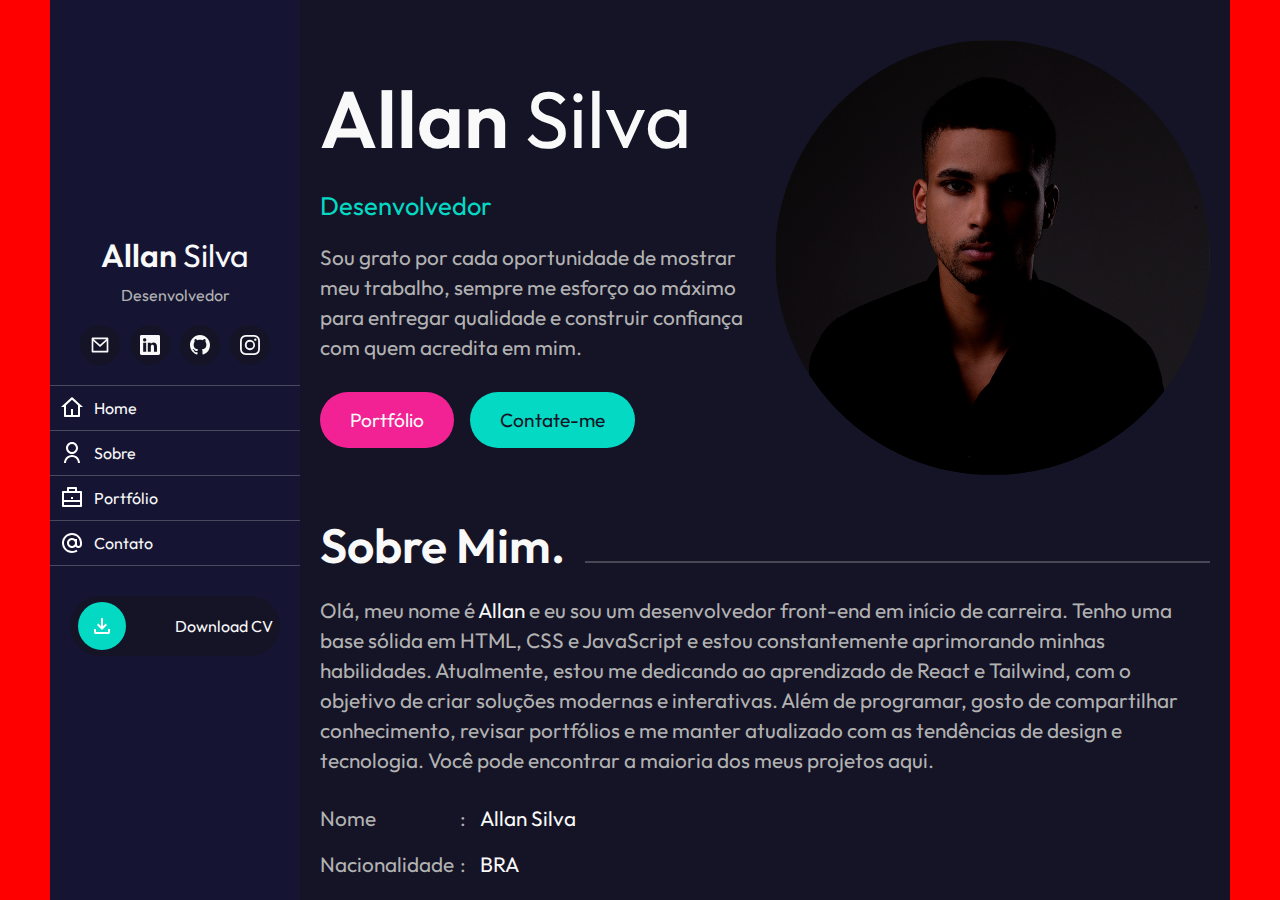
==== index.html @ b68de35f "Correções na estrutura HTML e estilos das section 04 e 05" ====
<!DOCTYPE html>
<html lang="pt-br">
<head>
    <meta charset="UTF-8">
    <meta name="viewport" content="width=device-width, initial-scale=1.0">
    <title>Allan Silva | Portfólio</title>
    <!-- Font -->
    <link href="https://fonts.googleapis.com/css2?family=Outfit:wght@100..900&display=swap" rel="stylesheet">
    <!-- Style -->
    <link rel="stylesheet" href="styles/main.css">
</head>
<body>
    <!-- Background -->
    <div class="fix-bg">
        <!-- Container Site -->
        <div class="container-site">
            <!-- Menu Hamburger -->
            <div class="header-menu-hamburger">
                <div class="hamburger-icon">

                </div>
            </div>
            <!-- Header -->
            <header>
                <!-- Header Container -->
                <div class="c-header-menu">
                    <!-- Box 01 -->
                    <div class="header-menu-box-1">
                        <!-- Profile -->
                        <div class="box-01-name">
                            <h2>Allan <span>Silva</span></h2>
                        </div>
                        <!-- Skills -->
                        <div class="box-01-skills">
                            <p class="skills-text">
                                <span class="skills-text-01 skills-text-animation">Desenvolvedor</span>
                                <span class="skills-text-02 skills-text-hidden">Freelancer</span>
                            </p>
                        </div>
                        <!-- Midia -->
                        <div class="box-01-midia">
                            <ul>
                                <li>
                                    <a href="#">
                                        <img src="images/svg/mail.svg" alt="mail icon">
                                    </a>
                                </li>
                                <li>
                                    <a href="#">
                                        <img src="images/svg/linkedin.svg" alt="linkedin icon">
                                    </a>
                                </li>
                                <li>
                                    <a href="#">
                                        <img src="images/svg/github.svg" alt="github icon">
                                    </a>
                                </li>
                                <li>
                                    <a href="#">
                                        <img src="images/svg/instagram.svg" alt="instagram icon">
                                    </a>
                                </li>
                            </ul>
                        </div>
                    </div>
                    <!-- Box 02 -->
                    <div class="header-menu-box-2">
                        <ul class="box-02-ul">
                            <!-- Icon 01 -->
                            <li class="ul-list">
                                <a href="#" class="list-link list-link-01">
                                    <span class="link-image">
                                        <img src="images/svg/home.svg" alt="home icon">
                                    </span>
                                    <span class="link-text">
                                        Home
                                    </span>
                                </a>
                            </li>
                            <!-- Icon 02 -->
                            <li class="ul-list">
                                <a href="#" class="list-link list-link-02">
                                    <span class="link-image">
                                        <img src="images/svg/profile.svg" alt="about icon">
                                    </span>
                                    <span class="link-text">
                                        Sobre
                                    </span>
                                </a>
                            </li>
                            <!-- Icon 03 -->
                            <li class="ul-list">
                                <a href="#" class="list-link list-link-03">
                                    <span class="link-image">
                                        <img src="images/svg/portfolio.svg" alt="portfolio icon">
                                    </span>
                                    <span class="link-text">
                                        Portfólio
                                    </span>
                                </a>
                            </li>
                            <!-- Icon 04 -->
                            <li class="ul-list">
                                <a href="#" class="list-link list-link-04">
                                    <span class="link-image">
                                        <img src="images/svg/arroba.svg" alt="contact icon">
                                    </span>
                                    <span class="link-text">
                                        Contato
                                    </span>
                                </a>
                            </li>
                        </ul>
                    </div>
                    <!-- Box 03 -->
                    <div class="header-menu-box-3">
                        <a href="#" class="box-03-cv">
                            <!-- CV Image -->
                            <div class="cv-image">
                                <img src="images/svg/download.svg" alt="file download icon">
                            </div>
                            <!-- CV Text -->
                            <div class="cv-text">
                                <span class="text-download">Download CV</span>
                                <span class="text-hover">Clique Aqui</span>
                            </div>
                        </a>
                    </div>
                </div>
            </header>
            <!-- Main -->
             <main>
                <!-- Section 01 -->
                <section class="section-01">
                    <!-- Container Info -->
                    <div class="section-01-c-info">
                        <!-- Title -->
                        <div class="info-c-title">
                            <h2>Allan <span>Silva</span></h2>
                        </div>
                        <!-- Skills -->
                        <div class="info-c-skills">
                            <p>
                                <span class="skills-text-01 skills-text-animation">Desenvolvedor</span>
                                <span class="skills-text-02 skills-text-hidden">Freelancer</span>
                            </p>
                        </div>
                        <!-- Text -->
                        <div class="info-c-text">
                            <p>Sou grato por cada oportunidade de mostrar meu trabalho, sempre me esforço ao máximo para entregar qualidade e construir confiança com quem acredita em mim.</p>
                        </div>
                        <!-- Buttons -->
                        <div class="info-c-buttons">
                            <a href="#" class="button-portfolio">Portfólio</a>
                            <a href="#" class="button-contact">Contate-me</a>
                        </div>
                    </div>
                    <!-- Container Profile -->
                    <div class="section-01-c-profile">
                        <!-- Profile Info -->
                        <div class="profile-c-info">
                            <!-- Container Image -->
                             <div class="profile-c-pic">
                                <img src="images/profile-pic.jpg" alt="profile pic" class="profile-image">
                                <img src="images/bg-profile-pic.png" alt="background profile pic" class="bg-profile-image">
                                <img src="images/profile-pic.png" alt="profile pic png" class="profile-image-png">
                             </div>
                        </div>
                    </div>
                </section>
                <!-- Section 02 -->
                <section class="section-02">
                <!-- Title -->
                <div class="section-02-c-title">
                    <h2>Sobre Mim.</h2>
                    <div class="section-02-line"></div>
                </div>
                <!-- Paragraph -->
                <div class="section-02-c-paragraph">
                    <p>
                        Olá, meu nome é <span>Allan</span> e eu sou um desenvolvedor front-end em início de carreira. Tenho uma base sólida em HTML, CSS e JavaScript e estou constantemente aprimorando minhas habilidades. Atualmente, estou me dedicando ao aprendizado de React e Tailwind, com o objetivo de criar soluções modernas e interativas. Além de programar, gosto de compartilhar conhecimento, revisar portfólios e me manter atualizado com as tendências de design e tecnologia. Você pode encontrar a maioria dos meus projetos aqui.
                    </p>
                </div>
                <!-- List -->
                <div class="section-02-c-list">
                    <ul class="section-02-ul">
                        <li class="section-02-li">
                            <p class="section-02-text-about">Nome</p>
                            <p class="section-02-text-info">Allan Silva</p>
                        </li>
                        <li class="section-02-li">
                            <p class="section-02-text-about">Nacionalidade</p>
                            <p class="section-02-text-info">BRA</p>
                        </li>
                        <li class="section-02-li">
                            <p class="section-02-text-about">Numero</p>
                            <p class="section-02-text-info">11 976447685</p>
                        </li>
                        <li class="section-02-li">
                            <p class="section-02-text-about">Freelance</p>
                            <p class="section-02-text-info">Disponível</p>
                        </li>
                        <li class="section-02-li">
                            <p class="section-02-text-about">GitHub</p>
                            <p class="section-02-text-info"><a href="https://github.com/allangdasilva">allangdasilva</a></p>
                        </li>
                        <li class="section-02-li">
                            <p class="section-02-text-about">LinkedIn</p>
                            <p class="section-02-text-info"><a href="https://www.linkedin.com/in/allangdasilva/">allangdasilva</a></p>
                        </li>
                    </ul>
                </div>
                </section>
                <!-- Section 03 -->
                <section class="section-03">
                <!-- Title -->
                <div class="section-03-c-title">
                    <h2>Tecnologias.</h2>
                    <div class="section-03-title-line"></div>
                </div>
                <!-- Container Content -->
                <div class="section-03-c-content">
                    <!-- Technologie 01 -->
                    <div class="section-03-c-technologie">
                        <div class="section-03-technologie-c-image">
                            <img src="https://cdn.jsdelivr.net/gh/devicons/devicon@latest/icons/html5/html5-original.svg" alt="html icon">
                        </div>
                        <div class="section-03-technologie-c-skill">
                            <p class="section-03-skill-counter">83%</p>
                            <p class="section-03-technologie-name">HTML</p>
                        </div>
                    </div>
                    <!-- Technologie 02 -->
                    <div class="section-03-c-technologie">
                        <div class="section-03-technologie-c-image">
                            <img src="https://cdn.jsdelivr.net/gh/devicons/devicon@latest/icons/css3/css3-original.svg" alt="css icon">
                        </div>
                        <div class="section-03-technologie-c-skill">
                            <p class="section-03-skill-counter">85%</p>
                            <p class="section-03-technologie-name">CSS</p>
                        </div>
                    </div>
                    <!-- Technologie 03 -->
                    <div class="section-03-c-technologie">
                        <div class="section-03-technologie-c-image">
                            <img src="https://cdn.jsdelivr.net/gh/devicons/devicon@latest/icons/javascript/javascript-original.svg" alt="javascript icon">
                        </div>
                        <div class="section-03-technologie-c-skill">
                            <p class="section-03-skill-counter">60%</p>
                            <p class="section-03-technologie-name">JavaScript</p>
                        </div>
                    </div>
                    <!-- Technologie 04 -->
                    <div class="section-03-c-technologie">
                        <div class="section-03-technologie-c-image">
                            <img src="https://cdn.jsdelivr.net/gh/devicons/devicon@latest/icons/react/react-original.svg" alt="react icon">
                        </div>
                        <div class="section-03-technologie-c-skill">
                            <p class="section-03-skill-counter">20%</p>
                            <p class="section-03-technologie-name">React</p>
                        </div>
                    </div>
                    <!-- Technologie 05 -->
                    <div class="section-03-c-technologie">
                        <div class="section-03-technologie-c-image">
                            <img src="https://cdn.jsdelivr.net/gh/devicons/devicon@latest/icons/tailwindcss/tailwindcss-original.svg" alt="tailwind icon">
                        </div>
                        <div class="section-03-technologie-c-skill">
                            <p class="section-03-skill-counter">40%</p>
                            <p class="section-03-technologie-name">Tailwind</p>
                        </div>
                    </div>
                    <!-- Technologie 06 -->
                    <div class="section-03-c-technologie">
                        <div class="section-03-technologie-c-image">
                            <img src="https://cdn.jsdelivr.net/gh/devicons/devicon@latest/icons/sass/sass-original.svg" alt="sass icon">
                        </div>
                        <div class="section-03-technologie-c-skill">
                            <p class="section-03-skill-counter">70%</p>
                            <p class="section-03-technologie-name">SASS</p>
                        </div>
                    </div>
                </div>
                </section>
                <!-- Section 04 -->
                <section class="section-04">
                    <!-- Title -->
                    <div class="section-04-c-title">
                        <h2>Portfólio.</h2>
                        <div class="section-04-title-line"></div>
                    </div>
                    <!-- Container Content -->
                    <div class="section-04-c-content">
                        <!-- Portfolio 01 -->
                        <div class="section-04-c-portfolio">
                            <div class="section-04-portfolio-c-thumb">
                                <img src="images/blog-thumb.png" alt="blog site thumb" class="section-04-portfolio-thumb-image">
                                <div class="section-04-portfolio-thumb-effect"></div>
                                <div class="section-04-portfolio-thumb-c-text">
                                    <p>Combinação de responsividade, semântica e design para criar uma experiência completa.</p>
                                    <a href="#">
                                        <img src="images/svg/arrow-right.svg" alt="arrow right icon">
                                    </a>
                                </div>
                            </div>
                            <div class="section-04-portfolio-c-info">
                                <a href="#">
                                    <p>Blog.</p>
                                </a>
                            </div>
                        </div>
                        <!-- Portfolio 02 -->
                        <div class="section-04-c-portfolio">
                            <div class="section-04-portfolio-c-thumb">
                                <img src="images/memory-game-thumb.png" alt="memory game site thumb" class="section-04-portfolio-thumb-image">
                                <div class="section-04-portfolio-thumb-effect"></div>
                                <div class="section-04-portfolio-thumb-c-text">
                                    <p>Design único com CSS e lógica em JavaScript para manipular a DOM e criar interatividade.</p>
                                    <a href="#">
                                        <img src="images/svg/arrow-right.svg" alt="arrow right icon">
                                    </a>
                                </div>
                            </div>
                            <div class="section-04-portfolio-c-info">
                                <a href="#">
                                    <p>Jogo da Memória.</p>
                                </a>
                            </div>
                        </div>
                        <!-- Portfolio 03 -->
                        <div class="section-04-c-portfolio">
                            <div class="section-04-portfolio-c-thumb">
                                <img src="images/landing-page-thumb.png" alt="landing page thumb" class="section-04-portfolio-thumb-image">
                                <div class="section-04-portfolio-thumb-effect"></div>
                                <div class="section-04-portfolio-thumb-c-text">
                                    <p>Página semântica, responsiva e projetada para maximizar conversões com foco na experiência do usuário.</p>
                                    <a href="#">
                                        <img src="images/svg/arrow-right.svg" alt="arrow right icon">
                                    </a>
                                </div>
                            </div>
                            <div class="section-04-portfolio-c-info">
                                <a href="#">
                                    <p>Página de Vendas.</p>
                                </a>
                            </div>
                        </div>
                        <!-- Portfolio 04 -->
                        <div class="section-04-c-portfolio">
                            <div class="section-04-portfolio-c-thumb">
                                <img src="images/gallery-thumb.png" alt="gallery site thumb" class="section-04-portfolio-thumb-image">
                                <div class="section-04-portfolio-thumb-effect"></div>
                                <div class="section-04-portfolio-thumb-c-text">
                                    <p>Galeria responsiva com grid layout e imagens otimizadas usando lazy load para maior performance.</p>
                                    <a href="#">
                                        <img src="images/svg/arrow-right.svg" alt="arrow right icon">
                                    </a>
                                </div>
                            </div>
                            <div class="section-04-portfolio-c-info">
                                <a href="#">
                                    <p>Galeria de Fotos.</p>
                                </a>
                            </div>
                        </div>
                        <!-- Portfolio 05 -->
                        <div class="section-04-c-portfolio">
                            <div class="section-04-portfolio-c-thumb">
                                <img src="images/menu-drop-down-thumb.png" alt="menu drop down site thumb" class="section-04-portfolio-thumb-image">
                                <div class="section-04-portfolio-thumb-effect"></div>
                                <div class="section-04-portfolio-thumb-c-text">
                                    <p>Menu com design sofisticado e interações criadas em JavaScript, garantindo funcionalidade e estética.</p>
                                    <a href="#">
                                        <img src="images/svg/arrow-right.svg" alt="arrow right icon">
                                    </a>
                                </div>
                            </div>
                            <div class="section-04-portfolio-c-info">
                                <a href="#">
                                    <p>Menu Dropdown.</p>
                                </a>
                            </div>
                        </div>
                        <!-- Portfolio 06 -->
                        <div class="section-04-c-portfolio">
                            <div class="section-04-portfolio-c-thumb">
                                <img src="images/interactive-menu-thumb.png" alt="menu interactive site thumb" class="section-04-portfolio-thumb-image">
                                <div class="section-04-portfolio-thumb-effect"></div>
                                <div class="section-04-portfolio-thumb-c-text">
                                    <p>Menu hambúrguer responsivo com interações fluidas criadas em JavaScript, garantindo usabilidade em diferentes dispositivos.</p>
                                    <a href="#">
                                        <img src="images/svg/arrow-right.svg" alt="arrow right icon">
                                    </a>
                                </div>
                            </div>
                            <div class="section-04-portfolio-c-info">
                                <a href="#">
                                    <p>Menu Interativo.</p>
                                </a>
                            </div>
                        </div>
                    </div>
                </section>
                <!-- Section 05 -->
                <section class="section-05">
                    <!-- Title -->
                    <div class="section-05-c-title">
                        <h2>Serviços.</h2>
                        <div class="section-05-title-line"></div>
                    </div>
                    <!-- Content -->
                    <div class="section-05-c-content">
                        <!-- Service 01 -->
                        <div class="section-05-c-service">
                            <div class="section-05-service-c-front">
                                <img src="images/wireframe.png" alt="wireframe icon">
                                <h3>Criação de Sites</h3>
                                <div class="section-05-service-c-turn-around">
                                    <img src="images/turn-around.png" alt="turn around icon">
                                </div>
                            </div>
                            <div class="section-05-service-c-back">
                                <p>Transformo ideias em sites modernos, profissionais e funcionais, com foco em transmitir sua mensagem de maneira clara, impactante e acessível.</p>
                            </div>
                        </div>
                        <!-- Service 02 -->
                        <div class="section-05-c-service">
                            <div class="section-05-service-c-front">
                                <img src="images/target.png" alt="target icon">
                                <h3>Landing Pages</h3>
                                <div class="section-05-service-c-turn-around">
                                    <img src="images/turn-around.png" alt="turn around icon">
                                </div>
                            </div>
                            <div class="section-05-service-c-back">
                                <p>Desenvolvo páginas de destino impactantes, estrategicamente projetadas para captar a atenção dos visitantes e convertê-los em clientes.</p>
                            </div>
                        </div>
                        <!-- Service 03 -->
                        <div class="section-05-c-service">
                            <div class="section-05-service-c-front">
                                <img src="images/world.png" alt="world icon">
                                <h3>Otimização SEO</h3>
                                <div class="section-05-service-c-turn-around">
                                    <img src="images/turn-around.png" alt="turn around icon">
                                </div>
                            </div>
                            <div class="section-05-service-c-back">
                                <p>Melhoro a visibilidade do seu site com otimização de palavras-chave, ajustes na estrutura e aumento da velocidade, atraindo mais tráfego orgânico.</p>
                            </div>
                        </div>
                    </div>
                </section>
             </main>
        </div>
    </div>
    
    <script src="js/main.js"></script>
</body>
</html>
---- styles/main.css ----
* {
  padding: 0;
  margin: 0;
  box-sizing: border-box;
  list-style: none;
  text-decoration: none;
  font-family: "Outfit", sans-serif;
}

.fix-bg {
  background-color: red;
}
.fix-bg .container-site {
  position: relative;
  display: flex;
  justify-content: center;
  align-items: center;
  align-items: flex-start;
  width: 100%;
  max-width: 1200px;
  margin-inline: auto;
  padding-inline: 10px;
}
@media screen and (min-width: 500px) {
  .fix-bg .container-site {
    max-width: 500px;
  }
}
@media screen and (min-width: 700px) {
  .fix-bg .container-site {
    max-width: 700px;
  }
}
@media screen and (min-width: 900px) {
  .fix-bg .container-site {
    max-width: 900px;
  }
}
@media screen and (min-width: 1200px) {
  .fix-bg .container-site {
    max-width: 1200px;
  }
}
.fix-bg .container-site .header-menu-hamburger {
  position: absolute;
  top: 10px;
  right: 20px;
  display: flex;
  justify-content: center;
  align-items: center;
  height: 50px;
  width: 50px;
  border-radius: 50%;
  cursor: pointer;
  z-index: 10;
  background-color: black;
}
@media screen and (min-width: 1200px) {
  .fix-bg .container-site .header-menu-hamburger {
    display: none;
  }
}
.fix-bg .container-site .header-menu-hamburger .hamburger-icon {
  position: relative;
  height: 2px;
  width: 25px;
  background-color: white;
  transition: opacity 0.2s;
}
.fix-bg .container-site .header-menu-hamburger .hamburger-icon.hamburger-icon-active {
  background-color: transparent;
}
.fix-bg .container-site .header-menu-hamburger .hamburger-icon.hamburger-icon-active::after {
  transform: translateY(0px);
  transform: rotate(-45deg);
}
.fix-bg .container-site .header-menu-hamburger .hamburger-icon.hamburger-icon-active::before {
  transform: translateY(0px);
  transform: rotate(45deg);
}
.fix-bg .container-site .header-menu-hamburger .hamburger-icon::after, .fix-bg .container-site .header-menu-hamburger .hamburger-icon::before {
  content: "";
  position: absolute;
  height: 2px;
  width: 100%;
  background-color: white;
  transition: transform 0.4s;
}
.fix-bg .container-site .header-menu-hamburger .hamburger-icon::after {
  transform: translateY(8px);
}
.fix-bg .container-site .header-menu-hamburger .hamburger-icon::before {
  transform: translateY(-8px);
}
.fix-bg .container-site header {
  position: fixed;
  left: 0;
  transform: translateX(-100%);
  height: 100vh;
  width: 100%;
  max-width: 250px;
  overflow-y: auto;
  z-index: 10;
  background-color: #151533;
  transition: transform 0.4s;
}
@media screen and (min-width: 1200px) {
  .fix-bg .container-site header {
    position: initial;
    transform: translateX(0);
    transition: none;
  }
}
.fix-bg .container-site header.header-active {
  transform: translateX(0);
}
.fix-bg .container-site header .c-header-menu {
  display: flex;
  flex-direction: column;
  justify-content: center;
  align-items: center;
  align-items: flex-start;
  gap: 10px;
  min-height: 100vh;
  width: 100%;
}
.fix-bg .container-site header .c-header-menu .header-menu-box-1 {
  display: flex;
  flex-direction: column;
  justify-content: center;
  align-items: center;
  gap: 10px;
  width: 100%;
  padding: 10px;
}
.fix-bg .container-site header .c-header-menu .header-menu-box-1.header-menu-box-1-active .box-01-name h2 {
  transform: translateY(0);
  opacity: 1;
  transition: 0.6s ease;
}
.fix-bg .container-site header .c-header-menu .header-menu-box-1.header-menu-box-1-active .box-01-midia {
  transform: translateY(0);
  opacity: 1;
  transition: 0.6s ease-out;
}
.fix-bg .container-site header .c-header-menu .header-menu-box-1 .box-01-name {
  display: flex;
  flex-direction: column;
  justify-content: center;
  align-items: center;
  gap: 10px;
  width: 100%;
}
.fix-bg .container-site header .c-header-menu .header-menu-box-1 .box-01-name h2 {
  transform: translateY(-20px);
  width: 100%;
  opacity: 0;
  text-align: center;
  font-size: 2rem;
  font-weight: 600;
  color: #F9F9F9;
  transition-delay: 0.2s;
}
@media screen and (min-width: 1200px) {
  .fix-bg .container-site header .c-header-menu .header-menu-box-1 .box-01-name h2 {
    transform: translateY(0);
    opacity: 1;
    transition: none;
  }
}
.fix-bg .container-site header .c-header-menu .header-menu-box-1 .box-01-name h2 span {
  font-weight: 400;
}
.fix-bg .container-site header .c-header-menu .header-menu-box-1 .box-01-skills {
  width: 100%;
  text-align: center;
}
.fix-bg .container-site header .c-header-menu .header-menu-box-1 .box-01-skills .skills-text {
  position: relative;
  display: flex;
  justify-content: center;
  align-items: center;
  height: 20px;
  width: 100%;
  overflow: hidden;
  color: #B2B2B2;
}
.fix-bg .container-site header .c-header-menu .header-menu-box-1 .box-01-skills .skills-text span {
  position: absolute;
}
.fix-bg .container-site header .c-header-menu .header-menu-box-1 .box-01-skills .skills-text .skills-text-hidden {
  transform: translateY(100%);
  animation: scroll-skills-out 0.4s;
}
.fix-bg .container-site header .c-header-menu .header-menu-box-1 .box-01-skills .skills-text .skills-text-animation {
  animation: scroll-skills-in 0.4s;
}
.fix-bg .container-site header .c-header-menu .header-menu-box-1 .box-01-midia {
  display: flex;
  justify-content: center;
  align-items: center;
  transform: translateY(-20px);
  width: 100%;
  padding-top: 10px;
  opacity: 0;
  transition-delay: 0.2s;
}
@media screen and (min-width: 1200px) {
  .fix-bg .container-site header .c-header-menu .header-menu-box-1 .box-01-midia {
    transform: translateY(0);
    opacity: 1;
    transition: none;
  }
}
.fix-bg .container-site header .c-header-menu .header-menu-box-1 .box-01-midia ul {
  display: flex;
  justify-content: center;
  align-items: center;
  gap: 10px;
  width: 100%;
}
.fix-bg .container-site header .c-header-menu .header-menu-box-1 .box-01-midia ul li {
  display: flex;
  justify-content: center;
  align-items: center;
  height: 40px;
  width: 40px;
  border-radius: 50%;
  background-color: #151426;
  transition: background-color 0.4s;
}
.fix-bg .container-site header .c-header-menu .header-menu-box-1 .box-01-midia ul li:hover {
  background-color: #F22294;
}
.fix-bg .container-site header .c-header-menu .header-menu-box-1 .box-01-midia ul li a {
  display: flex;
  justify-content: center;
  align-items: center;
  height: 100%;
  width: 100%;
}
.fix-bg .container-site header .c-header-menu .header-menu-box-1 .box-01-midia ul li a img {
  width: 100%;
  max-width: 20px;
  filter: brightness(0) saturate(100%) invert(100%) sepia(21%) saturate(7498%) hue-rotate(183deg) brightness(130%) contrast(95%);
}
.fix-bg .container-site header .c-header-menu .header-menu-box-2 {
  display: flex;
  justify-content: center;
  align-items: center;
  width: 100%;
}
.fix-bg .container-site header .c-header-menu .header-menu-box-2 .box-02-ul {
  display: flex;
  flex-direction: column;
  justify-content: center;
  align-items: center;
  width: 100%;
}
.fix-bg .container-site header .c-header-menu .header-menu-box-2 .box-02-ul:has(.ul-list:hover) .list-link:not(:hover) .link-image img {
  opacity: 0.3;
}
.fix-bg .container-site header .c-header-menu .header-menu-box-2 .box-02-ul:has(.ul-list:hover) .list-link:not(:hover) .link-text {
  opacity: 0.3;
}
.fix-bg .container-site header .c-header-menu .header-menu-box-2 .box-02-ul .ul-list {
  display: flex;
  justify-content: center;
  align-items: center;
  width: 100%;
  border-bottom: 1px solid rgba(255, 255, 255, 0.2196078431);
}
.fix-bg .container-site header .c-header-menu .header-menu-box-2 .box-02-ul .ul-list:first-child {
  border-top: 1px solid rgba(255, 255, 255, 0.2196078431);
}
.fix-bg .container-site header .c-header-menu .header-menu-box-2 .box-02-ul .ul-list .list-link {
  display: flex;
  justify-content: center;
  align-items: center;
  justify-content: flex-start;
  gap: 10px;
  transform: translateX(-100%);
  width: 100%;
  padding: 10px 0 10px 10px;
}
@media screen and (min-width: 1200px) {
  .fix-bg .container-site header .c-header-menu .header-menu-box-2 .box-02-ul .ul-list .list-link {
    transform: translate(0);
  }
}
.fix-bg .container-site header .c-header-menu .header-menu-box-2 .box-02-ul .ul-list .list-link.list-link-active {
  transform: translateX(0);
}
.fix-bg .container-site header .c-header-menu .header-menu-box-2 .box-02-ul .ul-list .list-link .link-image {
  display: flex;
  justify-content: center;
  align-items: center;
  width: 100%;
  max-width: 24px;
}
.fix-bg .container-site header .c-header-menu .header-menu-box-2 .box-02-ul .ul-list .list-link .link-image img {
  width: 100%;
  transition: opacity 0.4s;
}
.fix-bg .container-site header .c-header-menu .header-menu-box-2 .box-02-ul .ul-list .list-link .link-text {
  color: #F9F9F9;
  transition: opacity 0.4s;
}
.fix-bg .container-site header .c-header-menu .header-menu-box-2 .box-02-ul .ul-list .list-link-01 {
  transition: transform 0.4s;
}
.fix-bg .container-site header .c-header-menu .header-menu-box-2 .box-02-ul .ul-list .list-link-02 {
  transition: transform 0.6s;
}
.fix-bg .container-site header .c-header-menu .header-menu-box-2 .box-02-ul .ul-list .list-link-03 {
  transition: transform 0.8s;
}
.fix-bg .container-site header .c-header-menu .header-menu-box-2 .box-02-ul .ul-list .list-link-04 {
  transition: transform 1s;
}
.fix-bg .container-site header .c-header-menu .header-menu-box-3 {
  display: flex;
  justify-content: center;
  align-items: center;
  width: 100%;
  padding: 20px;
}
.fix-bg .container-site header .c-header-menu .header-menu-box-3 .box-03-cv {
  position: relative;
  display: flex;
  justify-content: center;
  align-items: center;
  justify-content: space-between;
  height: 60px;
  width: 100%;
  border-radius: 30px;
  overflow: hidden;
  background-color: #151426;
  transition: background-color 0.4s;
}
.fix-bg .container-site header .c-header-menu .header-menu-box-3 .box-03-cv:hover {
  background-color: #04D9C4;
}
.fix-bg .container-site header .c-header-menu .header-menu-box-3 .box-03-cv:hover .cv-image {
  transform: translateX(305%);
  background-color: #F9F9F9;
}
.fix-bg .container-site header .c-header-menu .header-menu-box-3 .box-03-cv:hover .cv-image img {
  filter: brightness(0) saturate(100%) invert(67%) sepia(11%) saturate(3820%) hue-rotate(125deg) brightness(97%) contrast(97%);
}
.fix-bg .container-site header .c-header-menu .header-menu-box-3 .box-03-cv:hover .cv-text .text-download {
  opacity: 0;
  pointer-events: none;
  transform: translateX(-50%);
}
.fix-bg .container-site header .c-header-menu .header-menu-box-3 .box-03-cv:hover .cv-text .text-hover {
  opacity: 1;
  transform: translateX(-70%);
}
.fix-bg .container-site header .c-header-menu .header-menu-box-3 .box-03-cv .cv-image {
  position: absolute;
  left: 8px;
  display: flex;
  justify-content: center;
  align-items: center;
  height: 100%;
  max-height: 48px;
  width: 100%;
  max-width: 48px;
  border-radius: 50%;
  background-color: #04D9C4;
  z-index: 10;
  transition: transform 0.6s, background-color 0.4s;
}
.fix-bg .container-site header .c-header-menu .header-menu-box-3 .box-03-cv .cv-image img {
  width: 100%;
  max-width: 24px;
  filter: brightness(0) saturate(100%) invert(100%) sepia(100%) saturate(0%) hue-rotate(299deg) brightness(102%) contrast(102%);
}
.fix-bg .container-site header .c-header-menu .header-menu-box-3 .box-03-cv .cv-text {
  position: absolute;
  display: flex;
  justify-content: center;
  align-items: center;
  width: 100%;
  z-index: 9;
}
.fix-bg .container-site header .c-header-menu .header-menu-box-3 .box-03-cv .cv-text span {
  position: absolute;
  color: #F9F9F9;
}
.fix-bg .container-site header .c-header-menu .header-menu-box-3 .box-03-cv .cv-text .text-download {
  transform: translateX(50%);
  transition: transform 0.6s, opacity 0.3s;
}
.fix-bg .container-site header .c-header-menu .header-menu-box-3 .box-03-cv .cv-text .text-hover {
  opacity: 0;
  pointer-events: none;
  transform: translateX(50%);
  transition: transform 0.6s, opacity 0.3s;
}
.fix-bg .container-site main {
  height: 100vh;
  width: 100%;
  overflow: auto;
  scrollbar-width: none;
  background-color: #151426;
}
.fix-bg .container-site main .section-01 {
  display: flex;
  flex-direction: column;
  justify-content: center;
  align-items: center;
  gap: 40px;
  width: 100%;
  padding: 40px 10px 20px 10px;
}
@media screen and (min-width: 900px) {
  .fix-bg .container-site main .section-01 {
    flex-direction: row;
    align-items: stretch;
    gap: 20px;
    padding: 40px 20px 20px 20px;
  }
}
.fix-bg .container-site main .section-01 .section-01-c-info {
  display: flex;
  flex-direction: column;
  justify-content: center;
  align-items: center;
  gap: 20px;
  width: 100%;
  text-align: center;
}
@media screen and (min-width: 900px) {
  .fix-bg .container-site main .section-01 .section-01-c-info {
    text-align: initial;
  }
}
.fix-bg .container-site main .section-01 .section-01-c-info .info-c-title {
  width: 100%;
}
.fix-bg .container-site main .section-01 .section-01-c-info .info-c-title h2 {
  font-size: 5rem;
  font-weight: 600;
  color: #F9F9F9;
}
.fix-bg .container-site main .section-01 .section-01-c-info .info-c-title h2 span {
  font-weight: 400;
}
.fix-bg .container-site main .section-01 .section-01-c-info .info-c-skills {
  width: 100%;
}
.fix-bg .container-site main .section-01 .section-01-c-info .info-c-skills p {
  position: relative;
  display: flex;
  justify-content: center;
  align-items: center;
  height: 33px;
  width: 100%;
  font-size: 1.6rem;
  color: #04D9C4;
  overflow: hidden;
}
@media screen and (min-width: 900px) {
  .fix-bg .container-site main .section-01 .section-01-c-info .info-c-skills p {
    justify-content: flex-start;
  }
}
.fix-bg .container-site main .section-01 .section-01-c-info .info-c-skills p span {
  position: absolute;
}
.fix-bg .container-site main .section-01 .section-01-c-info .info-c-skills p .skills-text-animation {
  animation: scroll-skills-in 0.4s;
}
.fix-bg .container-site main .section-01 .section-01-c-info .info-c-skills p .skills-text-hidden {
  transform: translateY(-100%);
  animation: scroll-skills-out 0.4s;
}
.fix-bg .container-site main .section-01 .section-01-c-info .info-c-text {
  width: 100%;
}
.fix-bg .container-site main .section-01 .section-01-c-info .info-c-text p {
  font-size: 1.2rem;
  line-height: 30px;
  color: #B2B2B2;
}
@media screen and (min-width: 900px) {
  .fix-bg .container-site main .section-01 .section-01-c-info .info-c-text p {
    font-size: 1.3rem;
  }
}
.fix-bg .container-site main .section-01 .section-01-c-info .info-c-buttons {
  display: flex;
  justify-content: center;
  align-items: center;
  flex-wrap: wrap;
  gap: 16px;
  width: 100%;
  padding-top: 10px;
}
@media screen and (min-width: 900px) {
  .fix-bg .container-site main .section-01 .section-01-c-info .info-c-buttons {
    justify-content: flex-start;
  }
}
.fix-bg .container-site main .section-01 .section-01-c-info .info-c-buttons a {
  position: relative;
  padding: 16px 30px;
  border-radius: 30px;
  font-size: 1.2rem;
  overflow: hidden;
  z-index: 9;
  transition: color 0.4s;
}
.fix-bg .container-site main .section-01 .section-01-c-info .info-c-buttons a::before {
  content: "";
  position: absolute;
  top: 0;
  left: 0;
  transform: translateY(-100%);
  height: 100%;
  width: 100%;
  z-index: -1;
  transition: transform 0.4s;
}
.fix-bg .container-site main .section-01 .section-01-c-info .info-c-buttons a:hover {
  color: #151426;
}
.fix-bg .container-site main .section-01 .section-01-c-info .info-c-buttons a:hover::before {
  transform: translateY(0);
}
.fix-bg .container-site main .section-01 .section-01-c-info .info-c-buttons .button-portfolio {
  color: #F9F9F9;
  background-color: #F22294;
}
.fix-bg .container-site main .section-01 .section-01-c-info .info-c-buttons .button-portfolio::before {
  background-color: #F2BC57;
}
.fix-bg .container-site main .section-01 .section-01-c-info .info-c-buttons .button-contact {
  color: #151426;
  background-color: #04D9C4;
}
.fix-bg .container-site main .section-01 .section-01-c-info .info-c-buttons .button-contact::before {
  background-color: #F2BC57;
}
.fix-bg .container-site main .section-01 .section-01-c-profile {
  display: flex;
  justify-content: center;
  align-items: center;
  width: 100%;
}
.fix-bg .container-site main .section-01 .section-01-c-profile .profile-c-info {
  position: relative;
  display: flex;
  justify-content: center;
  align-items: center;
  width: 100%;
  text-align: center;
}
@media screen and (min-width: 900px) {
  .fix-bg .container-site main .section-01 .section-01-c-profile .profile-c-info {
    overflow: initial;
  }
}
.fix-bg .container-site main .section-01 .section-01-c-profile .profile-c-info .profile-c-pic {
  position: relative;
  display: flex;
  justify-content: center;
  align-items: center;
  width: 100%;
  border-radius: 50%;
  overflow: hidden;
}
@media screen and (min-width: 700px) {
  .fix-bg .container-site main .section-01 .section-01-c-profile .profile-c-info .profile-c-pic {
    max-width: 80%;
  }
}
@media screen and (min-width: 900px) {
  .fix-bg .container-site main .section-01 .section-01-c-profile .profile-c-info .profile-c-pic {
    max-width: 100%;
  }
}
.fix-bg .container-site main .section-01 .section-01-c-profile .profile-c-info .profile-c-pic .profile-image {
  width: 100%;
}
.fix-bg .container-site main .section-01 .section-01-c-profile .profile-c-info .profile-c-pic .bg-profile-image, .fix-bg .container-site main .section-01 .section-01-c-profile .profile-c-info .profile-c-pic .profile-image-png {
  position: absolute;
  width: 100%;
}
.fix-bg .container-site main .section-01 .section-01-c-profile .profile-c-info .profile-c-pic .bg-profile-image {
  transform: translateX(100%);
  animation: infinite-translate 16s linear infinite;
}
.fix-bg .container-site main .section-02 {
  display: flex;
  flex-direction: column;
  justify-content: center;
  align-items: center;
  gap: 20px;
  width: 100%;
  padding: 20px 10px;
}
@media screen and (min-width: 900px) {
  .fix-bg .container-site main .section-02 {
    padding: 20px 20px;
  }
}
.fix-bg .container-site main .section-02 .section-02-c-title {
  display: flex;
  justify-content: center;
  align-items: center;
  align-items: baseline;
  gap: 20px;
  width: 100%;
}
.fix-bg .container-site main .section-02 .section-02-c-title h2 {
  width: 100%;
  max-width: -moz-fit-content;
  max-width: fit-content;
  min-width: -moz-fit-content;
  min-width: fit-content;
  font-size: 2rem;
  font-weight: 600;
  color: #F9F9F9;
}
@media screen and (min-width: 900px) {
  .fix-bg .container-site main .section-02 .section-02-c-title h2 {
    font-size: 3rem;
  }
}
.fix-bg .container-site main .section-02 .section-02-c-title div {
  height: 2px;
  width: 100%;
  background-color: rgba(255, 255, 255, 0.2196078431);
}
.fix-bg .container-site main .section-02 .section-02-c-paragraph {
  width: 100%;
}
.fix-bg .container-site main .section-02 .section-02-c-paragraph p {
  font-size: 1.2rem;
  line-height: 30px;
  color: #B2B2B2;
}
@media screen and (min-width: 900px) {
  .fix-bg .container-site main .section-02 .section-02-c-paragraph p {
    font-size: 1.3rem;
  }
}
.fix-bg .container-site main .section-02 .section-02-c-paragraph p span {
  color: #F9F9F9;
}
.fix-bg .container-site main .section-02 .section-02-c-list {
  width: 100%;
  padding-top: 10px;
}
.fix-bg .container-site main .section-02 .section-02-c-list .section-02-ul {
  display: flex;
  flex-direction: column;
  justify-content: center;
  align-items: center;
  gap: 20px;
  align-items: flex-start;
  width: 100%;
}
.fix-bg .container-site main .section-02 .section-02-c-list .section-02-ul .section-02-li {
  display: flex;
  justify-content: center;
  align-items: center;
  justify-content: flex-start;
}
.fix-bg .container-site main .section-02 .section-02-c-list .section-02-ul .section-02-li p {
  position: relative;
  font-size: 1.2rem;
}
@media screen and (min-width: 900px) {
  .fix-bg .container-site main .section-02 .section-02-c-list .section-02-ul .section-02-li p {
    font-size: 1.3rem;
  }
}
.fix-bg .container-site main .section-02 .section-02-c-list .section-02-ul .section-02-li .section-02-text-about {
  max-width: 140px;
  min-width: 140px;
  color: #B2B2B2;
}
.fix-bg .container-site main .section-02 .section-02-c-list .section-02-ul .section-02-li .section-02-text-info {
  padding-left: 20px;
  word-break: break-all;
  color: #F9F9F9;
}
.fix-bg .container-site main .section-02 .section-02-c-list .section-02-ul .section-02-li .section-02-text-info::before {
  content: ":";
  position: absolute;
  left: 0;
  color: #B2B2B2;
}
.fix-bg .container-site main .section-02 .section-02-c-list .section-02-ul .section-02-li .section-02-text-info a {
  color: #F9F9F9;
}
.fix-bg .container-site main .section-02 .section-02-c-list .section-02-ul .section-02-li .section-02-text-info a:hover {
  text-decoration: underline;
}
.fix-bg .container-site main .section-03 {
  display: flex;
  flex-direction: column;
  justify-content: center;
  align-items: center;
  gap: 20px;
  width: 100%;
  padding: 20px 10px;
}
@media screen and (min-width: 900px) {
  .fix-bg .container-site main .section-03 {
    padding: 20px 20px;
  }
}
.fix-bg .container-site main .section-03 .section-03-c-title {
  display: flex;
  justify-content: center;
  align-items: center;
  align-items: baseline;
  gap: 20px;
  width: 100%;
}
.fix-bg .container-site main .section-03 .section-03-c-title h2 {
  width: 100%;
  max-width: -moz-fit-content;
  max-width: fit-content;
  min-width: -moz-fit-content;
  min-width: fit-content;
  font-size: 2rem;
  font-weight: 600;
  color: #F9F9F9;
}
@media screen and (min-width: 900px) {
  .fix-bg .container-site main .section-03 .section-03-c-title h2 {
    font-size: 3rem;
  }
}
.fix-bg .container-site main .section-03 .section-03-c-title div {
  height: 2px;
  width: 100%;
  background-color: rgba(255, 255, 255, 0.2196078431);
}
.fix-bg .container-site main .section-03 .section-03-c-content {
  display: grid;
  grid-template-columns: 1fr;
  justify-items: center;
  gap: 30px;
  width: 100%;
  padding-block: 10px;
}
@media screen and (min-width: 400px) {
  .fix-bg .container-site main .section-03 .section-03-c-content {
    grid-template-columns: 1fr 1fr;
  }
}
@media screen and (min-width: 700px) {
  .fix-bg .container-site main .section-03 .section-03-c-content {
    grid-template-columns: repeat(3, 1fr);
  }
}
.fix-bg .container-site main .section-03 .section-03-c-content .section-03-c-technologie {
  display: flex;
  justify-content: center;
  align-items: center;
  gap: 10px;
  width: 100%;
  max-width: 180px;
  padding: 10px 20px;
  border-radius: 40px;
  border: 2px solid;
}
@media screen and (min-width: 900px) {
  .fix-bg .container-site main .section-03 .section-03-c-content .section-03-c-technologie {
    max-width: 200px;
  }
}
.fix-bg .container-site main .section-03 .section-03-c-content .section-03-c-technologie .section-03-technologie-c-image {
  display: flex;
  justify-content: center;
  align-items: center;
  width: 100%;
  max-width: 44px;
}
.fix-bg .container-site main .section-03 .section-03-c-content .section-03-c-technologie .section-03-technologie-c-image img {
  width: 100%;
}
.fix-bg .container-site main .section-03 .section-03-c-content .section-03-c-technologie .section-03-technologie-c-skill {
  width: 100%;
}
.fix-bg .container-site main .section-03 .section-03-c-content .section-03-c-technologie .section-03-technologie-c-skill .section-03-skill-counter {
  font-size: 1.6rem;
  font-weight: 600;
  color: #F9F9F9;
}
@media screen and (min-width: 900px) {
  .fix-bg .container-site main .section-03 .section-03-c-content .section-03-c-technologie .section-03-technologie-c-skill .section-03-skill-counter {
    font-size: 1.7rem;
  }
}
@media screen and (min-width: 900px) {
  .fix-bg .container-site main .section-03 .section-03-c-content .section-03-c-technologie .section-03-technologie-c-skill .section-03-technologie-name {
    font-size: 1.1rem;
  }
}
.fix-bg .container-site main .section-03 .section-03-c-content .section-03-c-technologie:first-child {
  border-color: #F16529;
  background-color: rgba(228, 77, 38, 0.1019607843);
}
.fix-bg .container-site main .section-03 .section-03-c-content .section-03-c-technologie:first-child .section-03-technologie-name {
  color: #F16529;
}
.fix-bg .container-site main .section-03 .section-03-c-content .section-03-c-technologie:nth-child(2) {
  border-color: #33A9DC;
  background-color: rgba(21, 114, 182, 0.1019607843);
}
.fix-bg .container-site main .section-03 .section-03-c-content .section-03-c-technologie:nth-child(2) .section-03-technologie-name {
  color: #33A9DC;
}
.fix-bg .container-site main .section-03 .section-03-c-content .section-03-c-technologie:nth-child(3) {
  border-color: #F2BC57;
  background-color: rgba(240, 219, 79, 0.1019607843);
}
.fix-bg .container-site main .section-03 .section-03-c-content .section-03-c-technologie:nth-child(3) .section-03-technologie-name {
  color: #F2BC57;
}
.fix-bg .container-site main .section-03 .section-03-c-content .section-03-c-technologie:nth-child(4) {
  border-color: #04D9C4;
  background-color: rgba(21, 114, 182, 0.1019607843);
}
.fix-bg .container-site main .section-03 .section-03-c-content .section-03-c-technologie:nth-child(4) .section-03-technologie-name {
  color: #04D9C4;
}
.fix-bg .container-site main .section-03 .section-03-c-content .section-03-c-technologie:nth-child(5) {
  border-color: #33A9DC;
  background-color: rgba(21, 114, 182, 0.1019607843);
}
.fix-bg .container-site main .section-03 .section-03-c-content .section-03-c-technologie:nth-child(5) .section-03-technologie-name {
  color: #33A9DC;
}
.fix-bg .container-site main .section-03 .section-03-c-content .section-03-c-technologie:last-child {
  border-color: #D8267F;
  background-color: rgba(188, 4, 191, 0.1019607843);
}
.fix-bg .container-site main .section-03 .section-03-c-content .section-03-c-technologie:last-child .section-03-technologie-name {
  color: #D8267F;
}
.fix-bg .container-site main .section-04 {
  display: flex;
  flex-direction: column;
  justify-content: center;
  align-items: center;
  gap: 20px;
  width: 100%;
  padding: 20px 10px;
}
@media screen and (min-width: 900px) {
  .fix-bg .container-site main .section-04 {
    padding: 20px 20px;
  }
}
.fix-bg .container-site main .section-04 .section-04-c-title {
  display: flex;
  justify-content: center;
  align-items: center;
  align-items: baseline;
  gap: 20px;
  width: 100%;
}
.fix-bg .container-site main .section-04 .section-04-c-title h2 {
  width: 100%;
  max-width: -moz-fit-content;
  max-width: fit-content;
  min-width: -moz-fit-content;
  min-width: fit-content;
  font-size: 2rem;
  font-weight: 600;
  color: #F9F9F9;
}
@media screen and (min-width: 900px) {
  .fix-bg .container-site main .section-04 .section-04-c-title h2 {
    font-size: 3rem;
  }
}
.fix-bg .container-site main .section-04 .section-04-c-title div {
  height: 2px;
  width: 100%;
  background-color: rgba(255, 255, 255, 0.2196078431);
}
.fix-bg .container-site main .section-04 .section-04-c-content {
  display: grid;
  grid-template-columns: 1fr;
  grid-auto-rows: auto;
  justify-items: center;
  grid-template-areas: "box-01" "box-02" "box-03" "box-04" "box-05" "box-06";
  gap: 30px;
  width: 100%;
  padding-block: 20px;
}
@media screen and (min-width: 700px) {
  .fix-bg .container-site main .section-04 .section-04-c-content {
    grid-template-columns: 1fr 1fr;
    grid-template-areas: "box-01 box-02" "box-01 box-03" "box-04 box-03" "box-05 box-06";
    row-gap: 30px;
    -moz-column-gap: 20px;
         column-gap: 20px;
  }
}
@media screen and (min-width: 900px) {
  .fix-bg .container-site main .section-04 .section-04-c-content {
    grid-template-columns: repeat(3, 1fr);
    grid-template-areas: "box-01 box-02 box-03" "box-01 box-05 box-03" "box-04 box-05 box-06";
    gap: 20px;
  }
}
.fix-bg .container-site main .section-04 .section-04-c-content .section-04-c-portfolio:nth-child(1) {
  grid-area: box-01;
}
.fix-bg .container-site main .section-04 .section-04-c-content .section-04-c-portfolio:nth-child(2) {
  grid-area: box-02;
}
.fix-bg .container-site main .section-04 .section-04-c-content .section-04-c-portfolio:nth-child(3) {
  grid-area: box-03;
}
.fix-bg .container-site main .section-04 .section-04-c-content .section-04-c-portfolio:nth-child(4) {
  grid-area: box-04;
}
.fix-bg .container-site main .section-04 .section-04-c-content .section-04-c-portfolio:nth-child(5) {
  grid-area: box-05;
}
.fix-bg .container-site main .section-04 .section-04-c-content .section-04-c-portfolio:nth-child(6) {
  grid-area: box-06;
}
.fix-bg .container-site main .section-04 .section-04-c-content .section-04-c-portfolio {
  display: flex;
  flex-direction: column;
  justify-content: center;
  align-items: center;
  justify-content: flex-start;
  gap: 10px;
  width: 100%;
  max-width: 80%;
}
@media screen and (min-width: 700px) {
  .fix-bg .container-site main .section-04 .section-04-c-content .section-04-c-portfolio {
    max-width: 100%;
  }
}
.fix-bg .container-site main .section-04 .section-04-c-content .section-04-c-portfolio .section-04-portfolio-c-thumb {
  position: relative;
  display: flex;
  justify-content: center;
  align-items: center;
  width: 100%;
  border-radius: 20px;
  overflow: hidden;
}
.fix-bg .container-site main .section-04 .section-04-c-content .section-04-c-portfolio .section-04-portfolio-c-thumb:hover .section-04-portfolio-thumb-effect, .fix-bg .container-site main .section-04 .section-04-c-content .section-04-c-portfolio .section-04-portfolio-c-thumb:hover .section-04-portfolio-thumb-c-text {
  transform: translateY(0);
  opacity: 1;
}
.fix-bg .container-site main .section-04 .section-04-c-content .section-04-c-portfolio .section-04-portfolio-c-thumb:hover .section-04-portfolio-thumb-image {
  filter: opacity(40%);
}
.fix-bg .container-site main .section-04 .section-04-c-content .section-04-c-portfolio .section-04-portfolio-c-thumb .section-04-portfolio-thumb-image {
  width: 100%;
  transition: filter 0.4s;
}
.fix-bg .container-site main .section-04 .section-04-c-content .section-04-c-portfolio .section-04-portfolio-c-thumb .section-04-portfolio-thumb-effect, .fix-bg .container-site main .section-04 .section-04-c-content .section-04-c-portfolio .section-04-portfolio-c-thumb .section-04-portfolio-thumb-c-text {
  position: absolute;
  height: 100%;
  width: 100%;
  transition: all 0.4s ease-out;
}
.fix-bg .container-site main .section-04 .section-04-c-content .section-04-c-portfolio .section-04-portfolio-c-thumb .section-04-portfolio-thumb-effect {
  transform: translateY(-101%);
  background-color: rgba(242, 34, 148, 0.3568627451);
}
.fix-bg .container-site main .section-04 .section-04-c-content .section-04-c-portfolio .section-04-portfolio-c-thumb .section-04-portfolio-thumb-c-text {
  display: flex;
  flex-direction: column;
  justify-content: center;
  align-items: center;
  gap: 20px;
  padding: 20px;
  text-align: center;
  opacity: 0;
  transform: translateY(50%);
}
.fix-bg .container-site main .section-04 .section-04-c-content .section-04-c-portfolio .section-04-portfolio-c-thumb .section-04-portfolio-thumb-c-text p {
  pointer-events: none;
  font-size: 1.2rem;
  color: #F9F9F9;
}
.fix-bg .container-site main .section-04 .section-04-c-content .section-04-c-portfolio .section-04-portfolio-c-thumb .section-04-portfolio-thumb-c-text a {
  display: flex;
  justify-content: center;
  align-items: center;
  width: 100%;
  max-width: 45px;
  padding: 6px;
  border-radius: 50%;
  background-color: #F9F9F9;
}
.fix-bg .container-site main .section-04 .section-04-c-content .section-04-c-portfolio .section-04-portfolio-c-thumb .section-04-portfolio-thumb-c-text a img {
  width: 100%;
  transform: rotate(-45deg);
  filter: brightness(0) saturate(100%) invert(35%) sepia(93%) saturate(5698%) hue-rotate(312deg) brightness(97%) contrast(95%);
}
.fix-bg .container-site main .section-04 .section-04-c-content .section-04-c-portfolio .section-04-portfolio-c-info {
  width: 100%;
  text-align: center;
}
@media screen and (min-width: 700px) {
  .fix-bg .container-site main .section-04 .section-04-c-content .section-04-c-portfolio .section-04-portfolio-c-info {
    text-align: initial;
  }
}
.fix-bg .container-site main .section-04 .section-04-c-content .section-04-c-portfolio .section-04-portfolio-c-info a {
  width: 100%;
}
.fix-bg .container-site main .section-04 .section-04-c-content .section-04-c-portfolio .section-04-portfolio-c-info a p {
  font-size: 1.4rem;
  font-weight: 400;
  color: #F9F9F9;
}
.fix-bg .container-site main .section-05 {
  display: flex;
  flex-direction: column;
  justify-content: center;
  align-items: center;
  gap: 20px;
  width: 100%;
  padding: 20px 10px;
}
@media screen and (min-width: 900px) {
  .fix-bg .container-site main .section-05 {
    padding: 20px 20px;
  }
}
.fix-bg .container-site main .section-05 .section-05-c-title {
  display: flex;
  justify-content: center;
  align-items: center;
  align-items: baseline;
  gap: 20px;
  width: 100%;
}
.fix-bg .container-site main .section-05 .section-05-c-title h2 {
  width: 100%;
  max-width: -moz-fit-content;
  max-width: fit-content;
  min-width: -moz-fit-content;
  min-width: fit-content;
  font-size: 2rem;
  font-weight: 600;
  color: #F9F9F9;
}
@media screen and (min-width: 900px) {
  .fix-bg .container-site main .section-05 .section-05-c-title h2 {
    font-size: 3rem;
  }
}
.fix-bg .container-site main .section-05 .section-05-c-title div {
  height: 2px;
  width: 100%;
  background-color: rgba(255, 255, 255, 0.2196078431);
}
.fix-bg .container-site main .section-05 .section-05-c-content {
  display: flex;
  flex-direction: column;
  justify-content: center;
  align-items: center;
  gap: 20px;
  width: 100%;
}
@media screen and (min-width: 700px) {
  .fix-bg .container-site main .section-05 .section-05-c-content {
    flex-direction: row;
    flex-wrap: wrap;
  }
  .fix-bg .container-site main .section-05 .section-05-c-content .section-05-c-service:nth-child(1), .fix-bg .container-site main .section-05 .section-05-c-content .section-05-c-service:nth-child(2), .fix-bg .container-site main .section-05 .section-05-c-content .section-05-c-service:nth-child(3) {
    width: calc(50% - 10px);
  }
}
.fix-bg .container-site main .section-05 .section-05-c-content .section-05-c-service {
  position: relative;
  display: flex;
  flex-direction: column;
  justify-content: center;
  align-items: center;
  width: 100%;
  text-align: center;
  color: #F9F9F9;
  perspective: 4000px;
}
.fix-bg .container-site main .section-05 .section-05-c-content .section-05-c-service:hover div {
  transform: rotateY(180deg);
}
.fix-bg .container-site main .section-05 .section-05-c-content .section-05-c-service:hover .section-05-service-c-front {
  backface-visibility: hidden;
}
.fix-bg .container-site main .section-05 .section-05-c-content .section-05-c-service:hover .section-05-service-c-back {
  transform: rotateY(360deg);
}
.fix-bg .container-site main .section-05 .section-05-c-content .section-05-c-service .section-05-service-c-front, .fix-bg .container-site main .section-05 .section-05-c-content .section-05-c-service .section-05-service-c-back {
  display: flex;
  flex-direction: column;
  justify-content: center;
  align-items: center;
  gap: 10px;
  height: 100%;
  width: 100%;
  padding: 30px 20px;
  border-radius: 20px;
  transform-style: preserve-3d;
  background-color: #151533;
  transition: transform 1s;
}
.fix-bg .container-site main .section-05 .section-05-c-content .section-05-c-service .section-05-service-c-front img, .fix-bg .container-site main .section-05 .section-05-c-content .section-05-c-service .section-05-service-c-front h3, .fix-bg .container-site main .section-05 .section-05-c-content .section-05-c-service .section-05-service-c-back img, .fix-bg .container-site main .section-05 .section-05-c-content .section-05-c-service .section-05-service-c-back h3 {
  transform: translate3d(0, 0, 80px);
}
.fix-bg .container-site main .section-05 .section-05-c-content .section-05-c-service .section-05-service-c-front img, .fix-bg .container-site main .section-05 .section-05-c-content .section-05-c-service .section-05-service-c-back img {
  max-height: 80px;
  width: 100%;
  max-width: 100px;
  -o-object-fit: contain;
     object-fit: contain;
}
.fix-bg .container-site main .section-05 .section-05-c-content .section-05-c-service .section-05-service-c-front h3, .fix-bg .container-site main .section-05 .section-05-c-content .section-05-c-service .section-05-service-c-back h3 {
  font-size: 1.6rem;
  font-weight: 400;
}
@media screen and (min-width: 900px) {
  .fix-bg .container-site main .section-05 .section-05-c-content .section-05-c-service .section-05-service-c-front h3, .fix-bg .container-site main .section-05 .section-05-c-content .section-05-c-service .section-05-service-c-back h3 {
    font-size: 1.7rem;
  }
}
.fix-bg .container-site main .section-05 .section-05-c-content .section-05-c-service .section-05-service-c-front p, .fix-bg .container-site main .section-05 .section-05-c-content .section-05-c-service .section-05-service-c-back p {
  font-size: 1.2rem;
  transform-style: preserve-3d;
  transform: rotateY(0) translate3d(0, 0, 80px);
  backface-visibility: hidden;
}
@media screen and (min-width: 900px) {
  .fix-bg .container-site main .section-05 .section-05-c-content .section-05-c-service .section-05-service-c-front p, .fix-bg .container-site main .section-05 .section-05-c-content .section-05-c-service .section-05-service-c-back p {
    font-size: 1.3rem;
  }
}
.fix-bg .container-site main .section-05 .section-05-c-content .section-05-c-service .section-05-service-c-front .section-05-service-c-turn-around, .fix-bg .container-site main .section-05 .section-05-c-content .section-05-c-service .section-05-service-c-back .section-05-service-c-turn-around {
  position: absolute;
  top: 0;
  left: 0;
  width: 100%;
  max-width: 35px;
  padding: 10px;
  transform: translate3d(0, 0, 40px);
}
.fix-bg .container-site main .section-05 .section-05-c-content .section-05-c-service .section-05-service-c-front .section-05-service-c-turn-around img, .fix-bg .container-site main .section-05 .section-05-c-content .section-05-c-service .section-05-service-c-back .section-05-service-c-turn-around img {
  width: 100%;
}
.fix-bg .container-site main .section-05 .section-05-c-content .section-05-c-service .section-05-service-c-back {
  position: absolute;
  transform: rotateY(180deg);
  backface-visibility: hidden;
}

@keyframes infinite-translate {
  100% {
    transform: translateX(-100%);
  }
}
@keyframes scroll-skills-in {
  0% {
    transform: translateY(-100%);
    opacity: 0;
  }
  100% {
    transform: translateY(0);
    opacity: 1;
  }
}
@keyframes scroll-skills-out {
  0% {
    transform: translateY(0);
    opacity: 1;
  }
  100% {
    transform: translateY(100%);
    opacity: 0;
  }
}/*# sourceMappingURL=main.css.map */
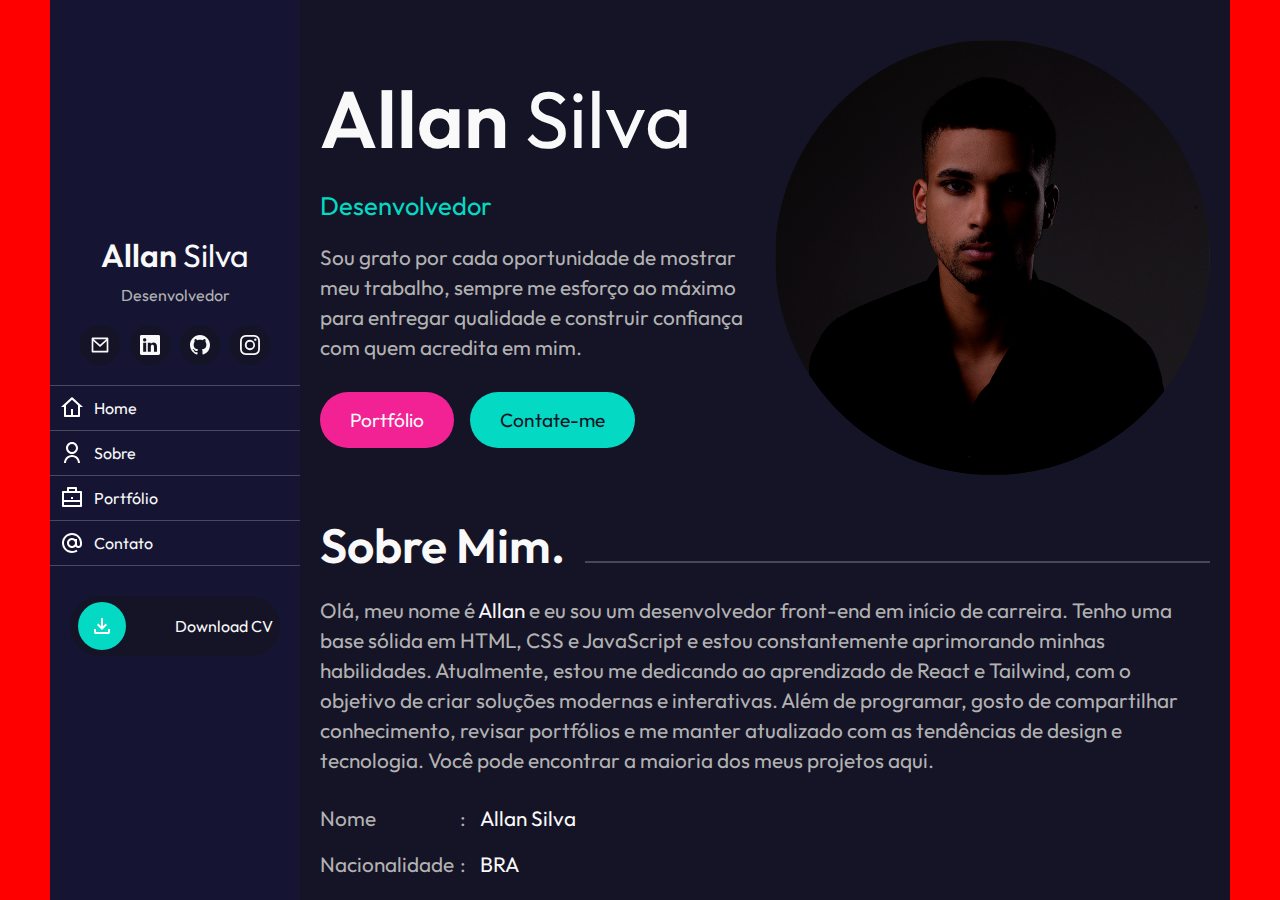
==== commit d86a8b8d: "Estrutura HTML do footer criada" ====
--- a/index.html
+++ b/index.html
@@ -295,7 +295,6 @@
                         <div class="section-04-c-portfolio">
                             <div class="section-04-portfolio-c-thumb">
                                 <img src="images/blog-thumb.png" alt="blog site thumb" class="section-04-portfolio-thumb-image">
-                                <div class="section-04-portfolio-thumb-effect"></div>
                                 <div class="section-04-portfolio-thumb-c-text">
                                     <p>Combinação de responsividade, semântica e design para criar uma experiência completa.</p>
                                     <a href="#">
@@ -313,7 +312,6 @@
                         <div class="section-04-c-portfolio">
                             <div class="section-04-portfolio-c-thumb">
                                 <img src="images/memory-game-thumb.png" alt="memory game site thumb" class="section-04-portfolio-thumb-image">
-                                <div class="section-04-portfolio-thumb-effect"></div>
                                 <div class="section-04-portfolio-thumb-c-text">
                                     <p>Design único com CSS e lógica em JavaScript para manipular a DOM e criar interatividade.</p>
                                     <a href="#">
@@ -331,7 +329,6 @@
                         <div class="section-04-c-portfolio">
                             <div class="section-04-portfolio-c-thumb">
                                 <img src="images/landing-page-thumb.png" alt="landing page thumb" class="section-04-portfolio-thumb-image">
-                                <div class="section-04-portfolio-thumb-effect"></div>
                                 <div class="section-04-portfolio-thumb-c-text">
                                     <p>Página semântica, responsiva e projetada para maximizar conversões com foco na experiência do usuário.</p>
                                     <a href="#">
@@ -349,7 +346,6 @@
                         <div class="section-04-c-portfolio">
                             <div class="section-04-portfolio-c-thumb">
                                 <img src="images/gallery-thumb.png" alt="gallery site thumb" class="section-04-portfolio-thumb-image">
-                                <div class="section-04-portfolio-thumb-effect"></div>
                                 <div class="section-04-portfolio-thumb-c-text">
                                     <p>Galeria responsiva com grid layout e imagens otimizadas usando lazy load para maior performance.</p>
                                     <a href="#">
@@ -367,7 +363,6 @@
                         <div class="section-04-c-portfolio">
                             <div class="section-04-portfolio-c-thumb">
                                 <img src="images/menu-drop-down-thumb.png" alt="menu drop down site thumb" class="section-04-portfolio-thumb-image">
-                                <div class="section-04-portfolio-thumb-effect"></div>
                                 <div class="section-04-portfolio-thumb-c-text">
                                     <p>Menu com design sofisticado e interações criadas em JavaScript, garantindo funcionalidade e estética.</p>
                                     <a href="#">
@@ -385,7 +380,6 @@
                         <div class="section-04-c-portfolio">
                             <div class="section-04-portfolio-c-thumb">
                                 <img src="images/interactive-menu-thumb.png" alt="menu interactive site thumb" class="section-04-portfolio-thumb-image">
-                                <div class="section-04-portfolio-thumb-effect"></div>
                                 <div class="section-04-portfolio-thumb-c-text">
                                     <p>Menu hambúrguer responsivo com interações fluidas criadas em JavaScript, garantindo usabilidade em diferentes dispositivos.</p>
                                     <a href="#">
@@ -413,11 +407,7 @@
                         <!-- Service 01 -->
                         <div class="section-05-c-service">
                             <div class="section-05-service-c-front">
-                                <img src="images/wireframe.png" alt="wireframe icon">
                                 <h3>Criação de Sites</h3>
-                                <div class="section-05-service-c-turn-around">
-                                    <img src="images/turn-around.png" alt="turn around icon">
-                                </div>
                             </div>
                             <div class="section-05-service-c-back">
                                 <p>Transformo ideias em sites modernos, profissionais e funcionais, com foco em transmitir sua mensagem de maneira clara, impactante e acessível.</p>
@@ -426,11 +416,7 @@
                         <!-- Service 02 -->
                         <div class="section-05-c-service">
                             <div class="section-05-service-c-front">
-                                <img src="images/target.png" alt="target icon">
                                 <h3>Landing Pages</h3>
-                                <div class="section-05-service-c-turn-around">
-                                    <img src="images/turn-around.png" alt="turn around icon">
-                                </div>
                             </div>
                             <div class="section-05-service-c-back">
                                 <p>Desenvolvo páginas de destino impactantes, estrategicamente projetadas para captar a atenção dos visitantes e convertê-los em clientes.</p>
@@ -439,11 +425,7 @@
                         <!-- Service 03 -->
                         <div class="section-05-c-service">
                             <div class="section-05-service-c-front">
-                                <img src="images/world.png" alt="world icon">
                                 <h3>Otimização SEO</h3>
-                                <div class="section-05-service-c-turn-around">
-                                    <img src="images/turn-around.png" alt="turn around icon">
-                                </div>
                             </div>
                             <div class="section-05-service-c-back">
                                 <p>Melhoro a visibilidade do seu site com otimização de palavras-chave, ajustes na estrutura e aumento da velocidade, atraindo mais tráfego orgânico.</p>
@@ -451,6 +433,43 @@
                         </div>
                     </div>
                 </section>
+                <!-- Section 06 -->
+                <section class="section-06">
+                    <!-- Title -->
+                    <div class="section-06-c-title">
+                        <h2>Contato.</h2>
+                        <div class="section-06-title-line"></div>
+                    </div>
+                    <!-- Form -->
+                    <div class="section-06-c-form">
+                        <form action="https://api.staticforms.xyz/submit" method="post">
+                            <div class="section-06-c-name">
+                                <label for="form-name">Nome</label>
+                                <input type="text" name="form-name" id="form-name" placeholder="Seu nome" autocomplete="off" required>
+                            </div>
+                            <div class="section-06-c-email">
+                                <label for="form-email">Email</label>
+                                <input type="email" name="form-email" id="form-email" placeholder="Seu email" autocomplete="off" required>
+                            </div>
+                            <div class="section-06-c-subject">
+                                <label for="form-subject">Assunto</label>
+                                <input type="text" name="form-subject" id="form-subject" placeholder="Seu assunto" autocomplete="off" required>
+                            </div>
+                            <div class="section-06-c-message">
+                                <label for="form-message">Mensagem</label>
+                                <input type="text" name="form-message" id="form-message" placeholder="Sua mensagem..." autocomplete="off" required>
+                            </div>
+                            <div class="section-06-c-submit">
+                                <input type="submit" value="Enviar">
+                            </div>
+                            <input type="hidden" name="accessKey" value="626c7f17-15e5-4d19-a405-a93cbd79fde2">
+                        </form>
+                    </div>
+                </section>
+                <!-- Footer -->
+                 <footer>
+                    <p>&copy; 2024 | Todos direitos reservados </p>
+                 </footer>
              </main>
         </div>
     </div>
--- a/styles/main.css
+++ b/styles/main.css
@@ -968,26 +968,20 @@
   width: 100%;
   transition: filter 0.4s;
 }
-.fix-bg .container-site main .section-04 .section-04-c-content .section-04-c-portfolio .section-04-portfolio-c-thumb .section-04-portfolio-thumb-effect, .fix-bg .container-site main .section-04 .section-04-c-content .section-04-c-portfolio .section-04-portfolio-c-thumb .section-04-portfolio-thumb-c-text {
+.fix-bg .container-site main .section-04 .section-04-c-content .section-04-c-portfolio .section-04-portfolio-c-thumb .section-04-portfolio-thumb-c-text {
   position: absolute;
+  display: flex;
+  flex-direction: column;
+  justify-content: center;
+  align-items: center;
+  gap: 20px;
   height: 100%;
   width: 100%;
-  transition: all 0.4s ease-out;
-}
-.fix-bg .container-site main .section-04 .section-04-c-content .section-04-c-portfolio .section-04-portfolio-c-thumb .section-04-portfolio-thumb-effect {
-  transform: translateY(-101%);
-  background-color: rgba(242, 34, 148, 0.3568627451);
-}
-.fix-bg .container-site main .section-04 .section-04-c-content .section-04-c-portfolio .section-04-portfolio-c-thumb .section-04-portfolio-thumb-c-text {
-  display: flex;
-  flex-direction: column;
-  justify-content: center;
-  align-items: center;
-  gap: 20px;
   padding: 20px;
   text-align: center;
   opacity: 0;
   transform: translateY(50%);
+  transition: all 0.4s ease-out;
 }
 .fix-bg .container-site main .section-04 .section-04-c-content .section-04-c-portfolio .section-04-portfolio-c-thumb .section-04-portfolio-thumb-c-text p {
   pointer-events: none;
@@ -1000,14 +994,14 @@
   align-items: center;
   width: 100%;
   max-width: 45px;
-  padding: 6px;
+  padding: 8px;
   border-radius: 50%;
-  background-color: #F9F9F9;
+  background-color: rgba(255, 255, 255, 0.2196078431);
 }
 .fix-bg .container-site main .section-04 .section-04-c-content .section-04-c-portfolio .section-04-portfolio-c-thumb .section-04-portfolio-thumb-c-text a img {
   width: 100%;
   transform: rotate(-45deg);
-  filter: brightness(0) saturate(100%) invert(35%) sepia(93%) saturate(5698%) hue-rotate(312deg) brightness(97%) contrast(95%);
+  filter: brightness(0) saturate(100%) invert(73%) sepia(20%) saturate(7385%) hue-rotate(126deg) brightness(99%) contrast(97%);
 }
 .fix-bg .container-site main .section-04 .section-04-c-content .section-04-c-portfolio .section-04-portfolio-c-info {
   width: 100%;
@@ -1020,8 +1014,15 @@
 }
 .fix-bg .container-site main .section-04 .section-04-c-content .section-04-c-portfolio .section-04-portfolio-c-info a {
   width: 100%;
+  padding-block: 5px;
+}
+.fix-bg .container-site main .section-04 .section-04-c-content .section-04-c-portfolio .section-04-portfolio-c-info a:hover p {
+  text-decoration: underline;
 }
 .fix-bg .container-site main .section-04 .section-04-c-content .section-04-c-portfolio .section-04-portfolio-c-info a p {
+  position: relative;
+  width: -moz-max-content;
+  width: max-content;
   font-size: 1.4rem;
   font-weight: 400;
   color: #F9F9F9;
@@ -1088,7 +1089,6 @@
 .fix-bg .container-site main .section-05 .section-05-c-content .section-05-c-service {
   position: relative;
   display: flex;
-  flex-direction: column;
   justify-content: center;
   align-items: center;
   width: 100%;
@@ -1107,11 +1107,10 @@
 }
 .fix-bg .container-site main .section-05 .section-05-c-content .section-05-c-service .section-05-service-c-front, .fix-bg .container-site main .section-05 .section-05-c-content .section-05-c-service .section-05-service-c-back {
   display: flex;
-  flex-direction: column;
   justify-content: center;
   align-items: center;
   gap: 10px;
-  height: 100%;
+  height: 180px;
   width: 100%;
   padding: 30px 20px;
   border-radius: 20px;
@@ -1119,19 +1118,10 @@
   background-color: #151533;
   transition: transform 1s;
 }
-.fix-bg .container-site main .section-05 .section-05-c-content .section-05-c-service .section-05-service-c-front img, .fix-bg .container-site main .section-05 .section-05-c-content .section-05-c-service .section-05-service-c-front h3, .fix-bg .container-site main .section-05 .section-05-c-content .section-05-c-service .section-05-service-c-back img, .fix-bg .container-site main .section-05 .section-05-c-content .section-05-c-service .section-05-service-c-back h3 {
-  transform: translate3d(0, 0, 80px);
-}
-.fix-bg .container-site main .section-05 .section-05-c-content .section-05-c-service .section-05-service-c-front img, .fix-bg .container-site main .section-05 .section-05-c-content .section-05-c-service .section-05-service-c-back img {
-  max-height: 80px;
-  width: 100%;
-  max-width: 100px;
-  -o-object-fit: contain;
-     object-fit: contain;
-}
 .fix-bg .container-site main .section-05 .section-05-c-content .section-05-c-service .section-05-service-c-front h3, .fix-bg .container-site main .section-05 .section-05-c-content .section-05-c-service .section-05-service-c-back h3 {
   font-size: 1.6rem;
   font-weight: 400;
+  transform: translate3d(0, 0, 80px);
 }
 @media screen and (min-width: 900px) {
   .fix-bg .container-site main .section-05 .section-05-c-content .section-05-c-service .section-05-service-c-front h3, .fix-bg .container-site main .section-05 .section-05-c-content .section-05-c-service .section-05-service-c-back h3 {
@@ -1149,23 +1139,153 @@
     font-size: 1.3rem;
   }
 }
-.fix-bg .container-site main .section-05 .section-05-c-content .section-05-c-service .section-05-service-c-front .section-05-service-c-turn-around, .fix-bg .container-site main .section-05 .section-05-c-content .section-05-c-service .section-05-service-c-back .section-05-service-c-turn-around {
-  position: absolute;
-  top: 0;
-  left: 0;
-  width: 100%;
-  max-width: 35px;
-  padding: 10px;
-  transform: translate3d(0, 0, 40px);
-}
-.fix-bg .container-site main .section-05 .section-05-c-content .section-05-c-service .section-05-service-c-front .section-05-service-c-turn-around img, .fix-bg .container-site main .section-05 .section-05-c-content .section-05-c-service .section-05-service-c-back .section-05-service-c-turn-around img {
-  width: 100%;
-}
 .fix-bg .container-site main .section-05 .section-05-c-content .section-05-c-service .section-05-service-c-back {
   position: absolute;
   transform: rotateY(180deg);
   backface-visibility: hidden;
 }
+.fix-bg .container-site main .section-06 {
+  display: flex;
+  flex-direction: column;
+  justify-content: center;
+  align-items: center;
+  gap: 20px;
+  width: 100%;
+  padding: 20px 10px;
+}
+@media screen and (min-width: 900px) {
+  .fix-bg .container-site main .section-06 {
+    padding: 20px 20px;
+  }
+}
+.fix-bg .container-site main .section-06 .section-06-c-title {
+  display: flex;
+  justify-content: center;
+  align-items: center;
+  align-items: baseline;
+  gap: 20px;
+  width: 100%;
+}
+.fix-bg .container-site main .section-06 .section-06-c-title h2 {
+  width: 100%;
+  max-width: -moz-fit-content;
+  max-width: fit-content;
+  min-width: -moz-fit-content;
+  min-width: fit-content;
+  font-size: 2rem;
+  font-weight: 600;
+  color: #F9F9F9;
+}
+@media screen and (min-width: 900px) {
+  .fix-bg .container-site main .section-06 .section-06-c-title h2 {
+    font-size: 3rem;
+  }
+}
+.fix-bg .container-site main .section-06 .section-06-c-title div {
+  height: 2px;
+  width: 100%;
+  background-color: rgba(255, 255, 255, 0.2196078431);
+}
+.fix-bg .container-site main .section-06 .section-06-c-form {
+  width: 100%;
+  padding-block: 10px;
+}
+.fix-bg .container-site main .section-06 .section-06-c-form form {
+  display: flex;
+  flex-direction: column;
+  justify-content: center;
+  align-items: center;
+  align-items: flex-start;
+  gap: 40px;
+  width: 100%;
+}
+@media screen and (min-width: 700px) {
+  .fix-bg .container-site main .section-06 .section-06-c-form form {
+    flex-direction: row;
+    justify-content: flex-start;
+    flex-wrap: wrap;
+    -moz-column-gap: 10px;
+         column-gap: 10px;
+    row-gap: 40px;
+  }
+  .fix-bg .container-site main .section-06 .section-06-c-form form div:nth-child(1), .fix-bg .container-site main .section-06 .section-06-c-form form div:nth-child(2), .fix-bg .container-site main .section-06 .section-06-c-form form div:nth-child(3), .fix-bg .container-site main .section-06 .section-06-c-form form div:nth-child(4) {
+    width: calc(50% - 5px);
+  }
+}
+.fix-bg .container-site main .section-06 .section-06-c-form form .section-06-c-name, .fix-bg .container-site main .section-06 .section-06-c-form form .section-06-c-email, .fix-bg .container-site main .section-06 .section-06-c-form form .section-06-c-subject, .fix-bg .container-site main .section-06 .section-06-c-form form .section-06-c-message {
+  display: flex;
+  flex-direction: column;
+  justify-content: center;
+  align-items: center;
+  align-items: flex-start;
+  gap: 10px;
+  width: 100%;
+}
+.fix-bg .container-site main .section-06 .section-06-c-form form .section-06-c-name label, .fix-bg .container-site main .section-06 .section-06-c-form form .section-06-c-email label, .fix-bg .container-site main .section-06 .section-06-c-form form .section-06-c-subject label, .fix-bg .container-site main .section-06 .section-06-c-form form .section-06-c-message label {
+  font-size: 1.2rem;
+  color: #B2B2B2;
+}
+@media screen and (min-width: 900px) {
+  .fix-bg .container-site main .section-06 .section-06-c-form form .section-06-c-name label, .fix-bg .container-site main .section-06 .section-06-c-form form .section-06-c-email label, .fix-bg .container-site main .section-06 .section-06-c-form form .section-06-c-subject label, .fix-bg .container-site main .section-06 .section-06-c-form form .section-06-c-message label {
+    font-size: 1.3rem;
+  }
+}
+.fix-bg .container-site main .section-06 .section-06-c-form form .section-06-c-name input, .fix-bg .container-site main .section-06 .section-06-c-form form .section-06-c-email input, .fix-bg .container-site main .section-06 .section-06-c-form form .section-06-c-subject input, .fix-bg .container-site main .section-06 .section-06-c-form form .section-06-c-message input {
+  position: relative;
+  width: 100%;
+  padding-block: 10px;
+  border: none;
+  border-bottom: 2px solid rgba(255, 255, 255, 0.2196078431);
+  outline: none;
+  font-size: 1.2rem;
+  font-weight: 500;
+  color: #F9F9F9;
+  background-color: transparent;
+}
+@media screen and (min-width: 900px) {
+  .fix-bg .container-site main .section-06 .section-06-c-form form .section-06-c-name input, .fix-bg .container-site main .section-06 .section-06-c-form form .section-06-c-email input, .fix-bg .container-site main .section-06 .section-06-c-form form .section-06-c-subject input, .fix-bg .container-site main .section-06 .section-06-c-form form .section-06-c-message input {
+    font-size: 1.3rem;
+  }
+}
+.fix-bg .container-site main .section-06 .section-06-c-form form .section-06-c-name input::-moz-placeholder, .fix-bg .container-site main .section-06 .section-06-c-form form .section-06-c-email input::-moz-placeholder, .fix-bg .container-site main .section-06 .section-06-c-form form .section-06-c-subject input::-moz-placeholder, .fix-bg .container-site main .section-06 .section-06-c-form form .section-06-c-message input::-moz-placeholder {
+  color: #F9F9F9;
+}
+.fix-bg .container-site main .section-06 .section-06-c-form form .section-06-c-name input::placeholder, .fix-bg .container-site main .section-06 .section-06-c-form form .section-06-c-email input::placeholder, .fix-bg .container-site main .section-06 .section-06-c-form form .section-06-c-subject input::placeholder, .fix-bg .container-site main .section-06 .section-06-c-form form .section-06-c-message input::placeholder {
+  color: #F9F9F9;
+}
+.fix-bg .container-site main .section-06 .section-06-c-form form .section-06-c-name input:focus, .fix-bg .container-site main .section-06 .section-06-c-form form .section-06-c-email input:focus, .fix-bg .container-site main .section-06 .section-06-c-form form .section-06-c-subject input:focus, .fix-bg .container-site main .section-06 .section-06-c-form form .section-06-c-message input:focus {
+  border-bottom-color: #F22294;
+}
+.fix-bg .container-site main .section-06 .section-06-c-form form .section-06-c-submit {
+  position: relative;
+  padding: 0;
+  border-radius: 30px;
+  overflow: hidden;
+  z-index: 9;
+  background-color: #04D9C4;
+}
+.fix-bg .container-site main .section-06 .section-06-c-form form .section-06-c-submit::before {
+  content: "";
+  position: absolute;
+  transform: translateY(-100%);
+  height: 100%;
+  width: 100%;
+  z-index: -1;
+  background-color: #F2BC57;
+  transition: transform 0.4s;
+}
+.fix-bg .container-site main .section-06 .section-06-c-form form .section-06-c-submit:has(input:hover)::before {
+  transform: translateY(0);
+}
+.fix-bg .container-site main .section-06 .section-06-c-form form .section-06-c-submit input {
+  font-size: 1.2rem;
+  padding: 16px 30px;
+  border: none;
+  border-radius: 30px;
+  cursor: pointer;
+  color: #151426;
+  background-color: transparent;
+}
 
 @keyframes infinite-translate {
   100% {
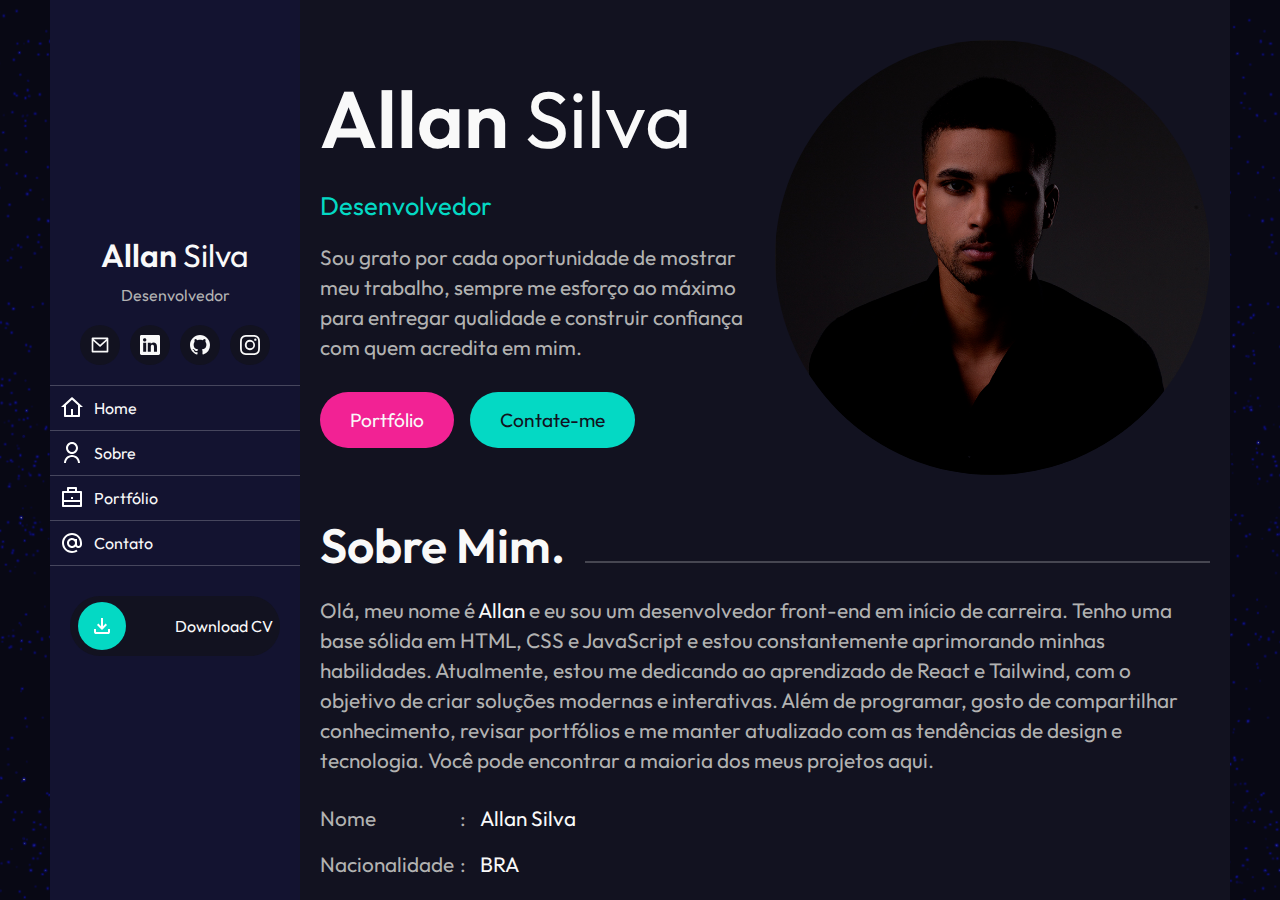
==== commit a2922e8f: "Criação da página form-submit + Estilização da página form-submit completa (mobile e desktop)" ====
--- a/index.html
+++ b/index.html
@@ -41,7 +41,7 @@
                         <div class="box-01-midia">
                             <ul>
                                 <li>
-                                    <a href="#">
+                                    <a href="mailto:allandasilva33@outlook.com" target="_blank">
                                         <img src="images/svg/mail.svg" alt="mail icon">
                                     </a>
                                 </li>
@@ -51,7 +51,7 @@
                                     </a>
                                 </li>
                                 <li>
-                                    <a href="#">
+                                    <a href="https://github.com/allangdasilva">
                                         <img src="images/svg/github.svg" alt="github icon">
                                     </a>
                                 </li>
@@ -68,7 +68,7 @@
                         <ul class="box-02-ul">
                             <!-- Icon 01 -->
                             <li class="ul-list">
-                                <a href="#" class="list-link list-link-01">
+                                <a href="#section-01" class="list-link list-link-01">
                                     <span class="link-image">
                                         <img src="images/svg/home.svg" alt="home icon">
                                     </span>
@@ -79,7 +79,7 @@
                             </li>
                             <!-- Icon 02 -->
                             <li class="ul-list">
-                                <a href="#" class="list-link list-link-02">
+                                <a href="#section-02" class="list-link list-link-02">
                                     <span class="link-image">
                                         <img src="images/svg/profile.svg" alt="about icon">
                                     </span>
@@ -90,7 +90,7 @@
                             </li>
                             <!-- Icon 03 -->
                             <li class="ul-list">
-                                <a href="#" class="list-link list-link-03">
+                                <a href="#section-04" class="list-link list-link-03">
                                     <span class="link-image">
                                         <img src="images/svg/portfolio.svg" alt="portfolio icon">
                                     </span>
@@ -101,7 +101,7 @@
                             </li>
                             <!-- Icon 04 -->
                             <li class="ul-list">
-                                <a href="#" class="list-link list-link-04">
+                                <a href="#section-06" class="list-link list-link-04">
                                     <span class="link-image">
                                         <img src="images/svg/arroba.svg" alt="contact icon">
                                     </span>
@@ -131,7 +131,7 @@
             <!-- Main -->
              <main>
                 <!-- Section 01 -->
-                <section class="section-01">
+                <section class="section-01" id="section-01">
                     <!-- Container Info -->
                     <div class="section-01-c-info">
                         <!-- Title -->
@@ -169,47 +169,47 @@
                     </div>
                 </section>
                 <!-- Section 02 -->
-                <section class="section-02">
-                <!-- Title -->
-                <div class="section-02-c-title">
-                    <h2>Sobre Mim.</h2>
-                    <div class="section-02-line"></div>
-                </div>
-                <!-- Paragraph -->
-                <div class="section-02-c-paragraph">
-                    <p>
-                        Olá, meu nome é <span>Allan</span> e eu sou um desenvolvedor front-end em início de carreira. Tenho uma base sólida em HTML, CSS e JavaScript e estou constantemente aprimorando minhas habilidades. Atualmente, estou me dedicando ao aprendizado de React e Tailwind, com o objetivo de criar soluções modernas e interativas. Além de programar, gosto de compartilhar conhecimento, revisar portfólios e me manter atualizado com as tendências de design e tecnologia. Você pode encontrar a maioria dos meus projetos aqui.
-                    </p>
-                </div>
-                <!-- List -->
-                <div class="section-02-c-list">
-                    <ul class="section-02-ul">
-                        <li class="section-02-li">
-                            <p class="section-02-text-about">Nome</p>
-                            <p class="section-02-text-info">Allan Silva</p>
-                        </li>
-                        <li class="section-02-li">
-                            <p class="section-02-text-about">Nacionalidade</p>
-                            <p class="section-02-text-info">BRA</p>
-                        </li>
-                        <li class="section-02-li">
-                            <p class="section-02-text-about">Numero</p>
-                            <p class="section-02-text-info">11 976447685</p>
-                        </li>
-                        <li class="section-02-li">
-                            <p class="section-02-text-about">Freelance</p>
-                            <p class="section-02-text-info">Disponível</p>
-                        </li>
-                        <li class="section-02-li">
-                            <p class="section-02-text-about">GitHub</p>
-                            <p class="section-02-text-info"><a href="https://github.com/allangdasilva">allangdasilva</a></p>
-                        </li>
-                        <li class="section-02-li">
-                            <p class="section-02-text-about">LinkedIn</p>
-                            <p class="section-02-text-info"><a href="https://www.linkedin.com/in/allangdasilva/">allangdasilva</a></p>
-                        </li>
-                    </ul>
-                </div>
+                <section class="section-02" id="section-02">
+                    <!-- Title -->
+                    <div class="section-02-c-title">
+                        <h2>Sobre Mim.</h2>
+                        <div class="section-02-line"></div>
+                    </div>
+                    <!-- Paragraph -->
+                    <div class="section-02-c-paragraph">
+                        <p>
+                            Olá, meu nome é <span>Allan</span> e eu sou um desenvolvedor front-end em início de carreira. Tenho uma base sólida em HTML, CSS e JavaScript e estou constantemente aprimorando minhas habilidades. Atualmente, estou me dedicando ao aprendizado de React e Tailwind, com o objetivo de criar soluções modernas e interativas. Além de programar, gosto de compartilhar conhecimento, revisar portfólios e me manter atualizado com as tendências de design e tecnologia. Você pode encontrar a maioria dos meus projetos aqui.
+                        </p>
+                    </div>
+                    <!-- List -->
+                    <div class="section-02-c-list">
+                        <ul class="section-02-ul">
+                            <li class="section-02-li">
+                                <p class="section-02-text-about">Nome</p>
+                                <p class="section-02-text-info">Allan Silva</p>
+                            </li>
+                            <li class="section-02-li">
+                                <p class="section-02-text-about">Nacionalidade</p>
+                                <p class="section-02-text-info">BRA</p>
+                            </li>
+                            <!-- <li class="section-02-li">
+                                <p class="section-02-text-about">Numero</p>
+                                <p class="section-02-text-info">11 976447685</p>
+                            </li> -->
+                            <li class="section-02-li">
+                                <p class="section-02-text-about">Freelance</p>
+                                <p class="section-02-text-info">Disponível</p>
+                            </li>
+                            <li class="section-02-li">
+                                <p class="section-02-text-about">GitHub</p>
+                                <p class="section-02-text-info"><a href="https://github.com/allangdasilva" target="_blank">allangdasilva</a></p>
+                            </li>
+                            <li class="section-02-li">
+                                <p class="section-02-text-about">LinkedIn</p>
+                                <p class="section-02-text-info"><a href="https://www.linkedin.com/in/allangdasilva/" target="_blank">allangdasilva</a></p>
+                            </li>
+                        </ul>
+                    </div>
                 </section>
                 <!-- Section 03 -->
                 <section class="section-03">
@@ -226,7 +226,7 @@
                             <img src="https://cdn.jsdelivr.net/gh/devicons/devicon@latest/icons/html5/html5-original.svg" alt="html icon">
                         </div>
                         <div class="section-03-technologie-c-skill">
-                            <p class="section-03-skill-counter">83%</p>
+                            <p class="section-03-skill-counter">80%</p>
                             <p class="section-03-technologie-name">HTML</p>
                         </div>
                     </div>
@@ -236,7 +236,7 @@
                             <img src="https://cdn.jsdelivr.net/gh/devicons/devicon@latest/icons/css3/css3-original.svg" alt="css icon">
                         </div>
                         <div class="section-03-technologie-c-skill">
-                            <p class="section-03-skill-counter">85%</p>
+                            <p class="section-03-skill-counter">80%</p>
                             <p class="section-03-technologie-name">CSS</p>
                         </div>
                     </div>
@@ -246,7 +246,7 @@
                             <img src="https://cdn.jsdelivr.net/gh/devicons/devicon@latest/icons/javascript/javascript-original.svg" alt="javascript icon">
                         </div>
                         <div class="section-03-technologie-c-skill">
-                            <p class="section-03-skill-counter">60%</p>
+                            <p class="section-03-skill-counter">50%</p>
                             <p class="section-03-technologie-name">JavaScript</p>
                         </div>
                     </div>
@@ -266,24 +266,24 @@
                             <img src="https://cdn.jsdelivr.net/gh/devicons/devicon@latest/icons/tailwindcss/tailwindcss-original.svg" alt="tailwind icon">
                         </div>
                         <div class="section-03-technologie-c-skill">
+                            <p class="section-03-skill-counter">20%</p>
+                            <p class="section-03-technologie-name">Tailwind</p>
+                        </div>
+                    </div>
+                    <!-- Technologie 06 -->
+                    <div class="section-03-c-technologie">
+                        <div class="section-03-technologie-c-image">
+                            <img src="https://cdn.jsdelivr.net/gh/devicons/devicon@latest/icons/sass/sass-original.svg" alt="sass icon">
+                        </div>
+                        <div class="section-03-technologie-c-skill">
                             <p class="section-03-skill-counter">40%</p>
-                            <p class="section-03-technologie-name">Tailwind</p>
-                        </div>
-                    </div>
-                    <!-- Technologie 06 -->
-                    <div class="section-03-c-technologie">
-                        <div class="section-03-technologie-c-image">
-                            <img src="https://cdn.jsdelivr.net/gh/devicons/devicon@latest/icons/sass/sass-original.svg" alt="sass icon">
-                        </div>
-                        <div class="section-03-technologie-c-skill">
-                            <p class="section-03-skill-counter">70%</p>
                             <p class="section-03-technologie-name">SASS</p>
                         </div>
                     </div>
                 </div>
                 </section>
                 <!-- Section 04 -->
-                <section class="section-04">
+                <section class="section-04" id="section-04">
                     <!-- Title -->
                     <div class="section-04-c-title">
                         <h2>Portfólio.</h2>
@@ -434,7 +434,7 @@
                     </div>
                 </section>
                 <!-- Section 06 -->
-                <section class="section-06">
+                <section class="section-06" id="section-06">
                     <!-- Title -->
                     <div class="section-06-c-title">
                         <h2>Contato.</h2>
@@ -445,31 +445,32 @@
                         <form action="https://api.staticforms.xyz/submit" method="post">
                             <div class="section-06-c-name">
                                 <label for="form-name">Nome</label>
-                                <input type="text" name="form-name" id="form-name" placeholder="Seu nome" autocomplete="off" required>
+                                <input type="text" name="name" id="form-name" placeholder="Seu nome" autocomplete="off" required>
                             </div>
                             <div class="section-06-c-email">
                                 <label for="form-email">Email</label>
-                                <input type="email" name="form-email" id="form-email" placeholder="Seu email" autocomplete="off" required>
+                                <input type="email" name="email" id="form-email" placeholder="Seu email" autocomplete="off" required>
                             </div>
                             <div class="section-06-c-subject">
                                 <label for="form-subject">Assunto</label>
-                                <input type="text" name="form-subject" id="form-subject" placeholder="Seu assunto" autocomplete="off" required>
+                                <input type="text" name="subject" id="form-subject" placeholder="Seu assunto" autocomplete="off" required>
                             </div>
                             <div class="section-06-c-message">
                                 <label for="form-message">Mensagem</label>
-                                <input type="text" name="form-message" id="form-message" placeholder="Sua mensagem..." autocomplete="off" required>
+                                <input type="text" name="message" id="form-message" placeholder="Sua mensagem..." autocomplete="off" required>
                             </div>
                             <div class="section-06-c-submit">
                                 <input type="submit" value="Enviar">
                             </div>
                             <input type="hidden" name="accessKey" value="626c7f17-15e5-4d19-a405-a93cbd79fde2">
+                            <input type="hidden" name="redirectTo" value="pages/form-submit.html">
                         </form>
                     </div>
                 </section>
                 <!-- Footer -->
-                 <footer>
-                    <p>&copy; 2024 | Todos direitos reservados </p>
-                 </footer>
+                <footer>
+                <p>&copy; 2024 | Todos direitos reservados </p>
+                </footer>
              </main>
         </div>
     </div>
--- a/styles/main.css
+++ b/styles/main.css
@@ -4,11 +4,111 @@
   box-sizing: border-box;
   list-style: none;
   text-decoration: none;
+  scroll-behavior: smooth;
   font-family: "Outfit", sans-serif;
+}
+
+.fix-form-bg {
+  background-image: url(../images/bg-light.png);
+  background-size: cover;
+  background-position: center;
+  background-blend-mode: color-dodge;
+  background-color: #080814;
+}
+.fix-form-bg .container-form {
+  display: flex;
+  justify-content: center;
+  align-items: center;
+  height: 100vh;
+  width: 100%;
+  max-width: 1200px;
+  margin-inline: auto;
+  overflow-y: auto;
+  padding-inline: 10px;
+}
+.fix-form-bg .container-form::-webkit-scrollbar {
+  width: 4px;
+}
+.fix-form-bg .container-form::-webkit-scrollbar-thumb {
+  background-color: #04D9C4;
+}
+@media screen and (min-width: 500px) {
+  .fix-form-bg .container-form {
+    max-width: 500px;
+  }
+}
+@media screen and (min-width: 700px) {
+  .fix-form-bg .container-form {
+    max-width: 700px;
+  }
+}
+@media screen and (min-width: 900px) {
+  .fix-form-bg .container-form {
+    max-width: 900px;
+  }
+}
+@media screen and (min-width: 1200px) {
+  .fix-form-bg .container-form {
+    max-width: 1200px;
+  }
+}
+.fix-form-bg .container-form .section-c-form {
+  display: flex;
+  flex-direction: column;
+  justify-content: center;
+  align-items: center;
+  gap: 20px;
+  height: 100%;
+  width: 100%;
+  text-align: center;
+  background-color: #121220;
+}
+.fix-form-bg .container-form .section-c-form h1 {
+  word-break: break-all;
+  font-size: 3.6rem;
+  color: #F9F9F9;
+}
+.fix-form-bg .container-form .section-c-form p {
+  font-size: 1.2rem;
+  color: #B2B2B2;
+}
+.fix-form-bg .container-form .section-c-form a {
+  position: relative;
+  position: relative;
+  padding: 16px 30px;
+  border-radius: 30px;
+  font-size: 1.2rem;
+  overflow: hidden;
+  z-index: 9;
+  transition: color 0.4s;
+  color: #F9F9F9;
+  background-color: #F22294;
+}
+.fix-form-bg .container-form .section-c-form a::before {
+  content: "";
+  position: absolute;
+  top: 0;
+  left: 0;
+  transform: translateY(-100%);
+  height: 100%;
+  width: 100%;
+  z-index: -1;
+  background-color: #F2BC57;
+  transition: transform 0.4s;
+}
+.fix-form-bg .container-form .section-c-form a:hover {
+  color: #121220;
+}
+.fix-form-bg .container-form .section-c-form a:hover::before {
+  transform: translateY(0);
 }
 
 .fix-bg {
-  background-color: red;
+  background-image: url(../images/bg-light.png);
+  background-size: cover;
+  background-position: center;
+  background-blend-mode: color-dodge;
+  background-color: #080814;
 }
 .fix-bg .container-site {
   position: relative;
@@ -101,7 +201,7 @@
   max-width: 250px;
   overflow-y: auto;
   z-index: 10;
-  background-color: #151533;
+  background-color: #131330;
   transition: transform 0.4s;
 }
 @media screen and (min-width: 1200px) {
@@ -226,7 +326,7 @@
   height: 40px;
   width: 40px;
   border-radius: 50%;
-  background-color: #151426;
+  background-color: #121220;
   transition: background-color 0.4s;
 }
 .fix-bg .container-site header .c-header-menu .header-menu-box-1 .box-01-midia ul li:hover {
@@ -335,7 +435,7 @@
   width: 100%;
   border-radius: 30px;
   overflow: hidden;
-  background-color: #151426;
+  background-color: #121220;
   transition: background-color 0.4s;
 }
 .fix-bg .container-site header .c-header-menu .header-menu-box-3 .box-03-cv:hover {
@@ -402,9 +502,14 @@
 .fix-bg .container-site main {
   height: 100vh;
   width: 100%;
-  overflow: auto;
-  scrollbar-width: none;
-  background-color: #151426;
+  overflow-y: auto;
+  background-color: #121220;
+}
+.fix-bg .container-site main::-webkit-scrollbar {
+  width: 4px;
+}
+.fix-bg .container-site main::-webkit-scrollbar-thumb {
+  background-color: #04D9C4;
 }
 .fix-bg .container-site main .section-01 {
   display: flex;
@@ -522,10 +627,11 @@
   height: 100%;
   width: 100%;
   z-index: -1;
+  background-color: #F2BC57;
   transition: transform 0.4s;
 }
 .fix-bg .container-site main .section-01 .section-01-c-info .info-c-buttons a:hover {
-  color: #151426;
+  color: #121220;
 }
 .fix-bg .container-site main .section-01 .section-01-c-info .info-c-buttons a:hover::before {
   transform: translateY(0);
@@ -534,15 +640,9 @@
   color: #F9F9F9;
   background-color: #F22294;
 }
-.fix-bg .container-site main .section-01 .section-01-c-info .info-c-buttons .button-portfolio::before {
-  background-color: #F2BC57;
-}
 .fix-bg .container-site main .section-01 .section-01-c-info .info-c-buttons .button-contact {
-  color: #151426;
+  color: #121220;
   background-color: #04D9C4;
-}
-.fix-bg .container-site main .section-01 .section-01-c-info .info-c-buttons .button-contact::before {
-  background-color: #F2BC57;
 }
 .fix-bg .container-site main .section-01 .section-01-c-profile {
   display: flex;
@@ -588,6 +688,7 @@
 .fix-bg .container-site main .section-01 .section-01-c-profile .profile-c-info .profile-c-pic .bg-profile-image, .fix-bg .container-site main .section-01 .section-01-c-profile .profile-c-info .profile-c-pic .profile-image-png {
   position: absolute;
   width: 100%;
+  border-radius: 50%;
 }
 .fix-bg .container-site main .section-01 .section-01-c-profile .profile-c-info .profile-c-pic .bg-profile-image {
   transform: translateX(100%);
@@ -1115,7 +1216,7 @@
   padding: 30px 20px;
   border-radius: 20px;
   transform-style: preserve-3d;
-  background-color: #151533;
+  background-color: #131330;
   transition: transform 1s;
 }
 .fix-bg .container-site main .section-05 .section-05-c-content .section-05-c-service .section-05-service-c-front h3, .fix-bg .container-site main .section-05 .section-05-c-content .section-05-c-service .section-05-service-c-back h3 {
@@ -1283,8 +1384,26 @@
   border: none;
   border-radius: 30px;
   cursor: pointer;
-  color: #151426;
+  color: #121220;
   background-color: transparent;
+}
+.fix-bg .container-site main footer {
+  display: flex;
+  flex-direction: column;
+  justify-content: center;
+  align-items: center;
+  gap: 20px;
+  width: 100%;
+  padding: 20px 10px;
+}
+@media screen and (min-width: 900px) {
+  .fix-bg .container-site main footer {
+    padding: 20px 20px;
+  }
+}
+.fix-bg .container-site main footer p {
+  font-size: 1.1rem;
+  color: rgba(255, 255, 255, 0.2196078431);
 }
 
 @keyframes infinite-translate {
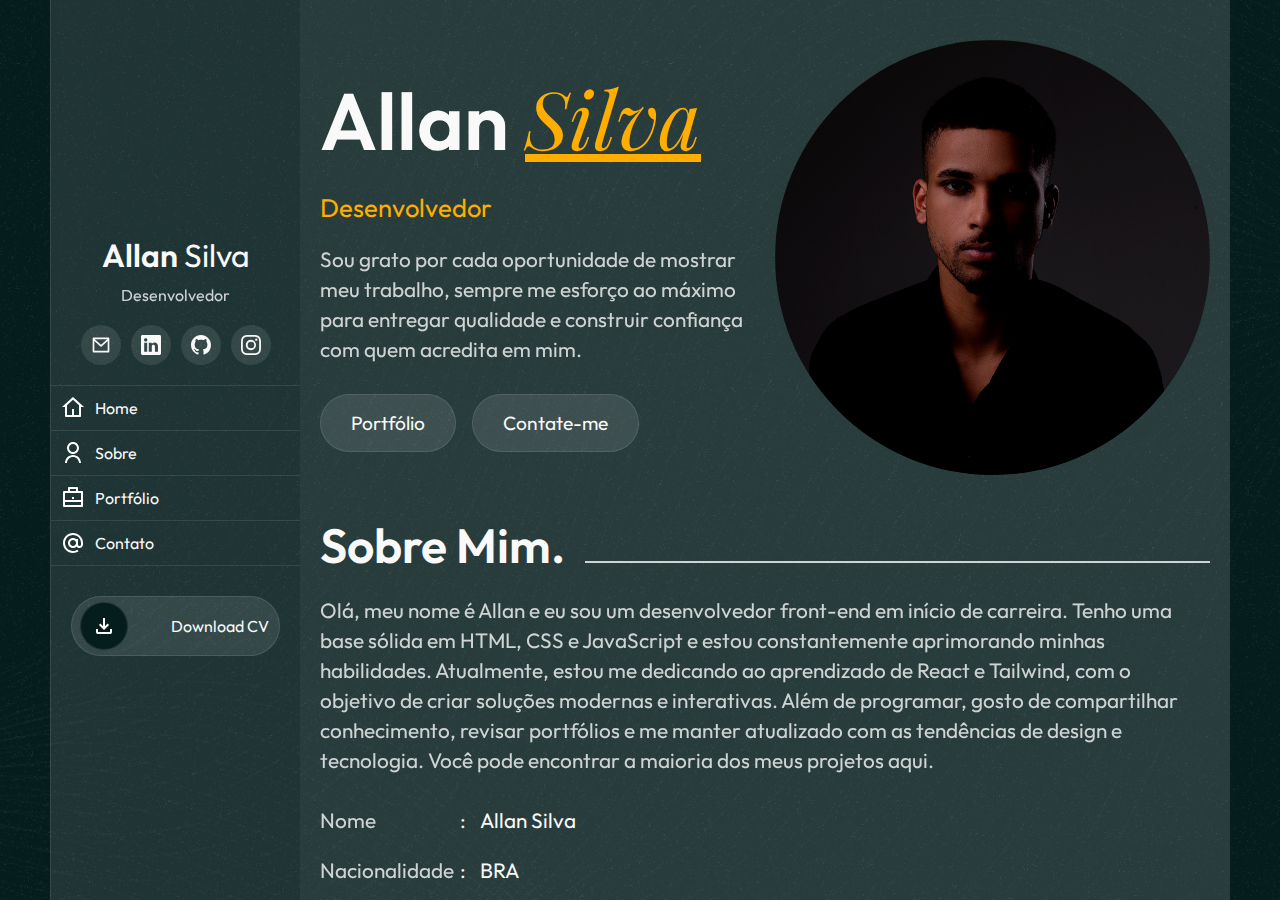
==== commit f3d84220: "Alteração de todo o estilo da página + Criação dos efeitos de scroll" ====
--- a/index.html
+++ b/index.html
@@ -5,7 +5,7 @@
     <meta name="viewport" content="width=device-width, initial-scale=1.0">
     <title>Allan Silva | Portfólio</title>
     <!-- Font -->
-    <link href="https://fonts.googleapis.com/css2?family=Outfit:wght@100..900&display=swap" rel="stylesheet">
+    <link href="https://fonts.googleapis.com/css2?family=Outfit:wght@100..900&family=Playfair+Display:ital,wght@0,400..900;1,400..900&display=swap" rel="stylesheet">
     <!-- Style -->
     <link rel="stylesheet" href="styles/main.css">
 </head>
@@ -46,12 +46,12 @@
                                     </a>
                                 </li>
                                 <li>
-                                    <a href="#">
+                                    <a href="https://www.linkedin.com/in/allangregsilva/" target="_blank">
                                         <img src="images/svg/linkedin.svg" alt="linkedin icon">
                                     </a>
                                 </li>
                                 <li>
-                                    <a href="https://github.com/allangdasilva">
+                                    <a href="https://github.com/allangdasilva" target="_blank">
                                         <img src="images/svg/github.svg" alt="github icon">
                                     </a>
                                 </li>
@@ -135,7 +135,7 @@
                     <!-- Container Info -->
                     <div class="section-01-c-info">
                         <!-- Title -->
-                        <div class="info-c-title">
+                        <div class="info-c-title hidden-effect-04">
                             <h2>Allan <span>Silva</span></h2>
                         </div>
                         <!-- Skills -->
@@ -146,13 +146,13 @@
                             </p>
                         </div>
                         <!-- Text -->
-                        <div class="info-c-text">
+                        <div class="info-c-text hidden-effect-02">
                             <p>Sou grato por cada oportunidade de mostrar meu trabalho, sempre me esforço ao máximo para entregar qualidade e construir confiança com quem acredita em mim.</p>
                         </div>
                         <!-- Buttons -->
                         <div class="info-c-buttons">
-                            <a href="#" class="button-portfolio">Portfólio</a>
-                            <a href="#" class="button-contact">Contate-me</a>
+                            <a href="#section-04" class="button-portfolio">Portfólio</a>
+                            <a href="#section-06" class="button-contact">Contate-me</a>
                         </div>
                     </div>
                     <!-- Container Profile -->
@@ -160,7 +160,7 @@
                         <!-- Profile Info -->
                         <div class="profile-c-info">
                             <!-- Container Image -->
-                             <div class="profile-c-pic">
+                             <div class="profile-c-pic hidden-effect-02">
                                 <img src="images/profile-pic.jpg" alt="profile pic" class="profile-image">
                                 <img src="images/bg-profile-pic.png" alt="background profile pic" class="bg-profile-image">
                                 <img src="images/profile-pic.png" alt="profile pic png" class="profile-image-png">
@@ -172,18 +172,18 @@
                 <section class="section-02" id="section-02">
                     <!-- Title -->
                     <div class="section-02-c-title">
-                        <h2>Sobre Mim.</h2>
+                        <h2 class="hidden-effect-01">Sobre Mim.</h2>
                         <div class="section-02-line"></div>
                     </div>
                     <!-- Paragraph -->
-                    <div class="section-02-c-paragraph">
+                    <div class="section-02-c-paragraph hidden-effect-02">
                         <p>
                             Olá, meu nome é <span>Allan</span> e eu sou um desenvolvedor front-end em início de carreira. Tenho uma base sólida em HTML, CSS e JavaScript e estou constantemente aprimorando minhas habilidades. Atualmente, estou me dedicando ao aprendizado de React e Tailwind, com o objetivo de criar soluções modernas e interativas. Além de programar, gosto de compartilhar conhecimento, revisar portfólios e me manter atualizado com as tendências de design e tecnologia. Você pode encontrar a maioria dos meus projetos aqui.
                         </p>
                     </div>
                     <!-- List -->
                     <div class="section-02-c-list">
-                        <ul class="section-02-ul">
+                        <ul class="section-02-ul hidden-effect-03">
                             <li class="section-02-li">
                                 <p class="section-02-text-about">Nome</p>
                                 <p class="section-02-text-info">Allan Silva</p>
@@ -206,93 +206,93 @@
                             </li>
                             <li class="section-02-li">
                                 <p class="section-02-text-about">LinkedIn</p>
-                                <p class="section-02-text-info"><a href="https://www.linkedin.com/in/allangdasilva/" target="_blank">allangdasilva</a></p>
+                                <p class="section-02-text-info"><a href="https://www.linkedin.com/in/allangregsilva/" target="_blank">allangregsilva</a></p>
                             </li>
                         </ul>
                     </div>
                 </section>
                 <!-- Section 03 -->
                 <section class="section-03">
-                <!-- Title -->
-                <div class="section-03-c-title">
-                    <h2>Tecnologias.</h2>
-                    <div class="section-03-title-line"></div>
-                </div>
-                <!-- Container Content -->
-                <div class="section-03-c-content">
-                    <!-- Technologie 01 -->
-                    <div class="section-03-c-technologie">
-                        <div class="section-03-technologie-c-image">
-                            <img src="https://cdn.jsdelivr.net/gh/devicons/devicon@latest/icons/html5/html5-original.svg" alt="html icon">
-                        </div>
-                        <div class="section-03-technologie-c-skill">
-                            <p class="section-03-skill-counter">80%</p>
-                            <p class="section-03-technologie-name">HTML</p>
-                        </div>
-                    </div>
-                    <!-- Technologie 02 -->
-                    <div class="section-03-c-technologie">
-                        <div class="section-03-technologie-c-image">
-                            <img src="https://cdn.jsdelivr.net/gh/devicons/devicon@latest/icons/css3/css3-original.svg" alt="css icon">
-                        </div>
-                        <div class="section-03-technologie-c-skill">
-                            <p class="section-03-skill-counter">80%</p>
-                            <p class="section-03-technologie-name">CSS</p>
-                        </div>
-                    </div>
-                    <!-- Technologie 03 -->
-                    <div class="section-03-c-technologie">
-                        <div class="section-03-technologie-c-image">
-                            <img src="https://cdn.jsdelivr.net/gh/devicons/devicon@latest/icons/javascript/javascript-original.svg" alt="javascript icon">
-                        </div>
-                        <div class="section-03-technologie-c-skill">
-                            <p class="section-03-skill-counter">50%</p>
-                            <p class="section-03-technologie-name">JavaScript</p>
-                        </div>
-                    </div>
-                    <!-- Technologie 04 -->
-                    <div class="section-03-c-technologie">
-                        <div class="section-03-technologie-c-image">
-                            <img src="https://cdn.jsdelivr.net/gh/devicons/devicon@latest/icons/react/react-original.svg" alt="react icon">
-                        </div>
-                        <div class="section-03-technologie-c-skill">
-                            <p class="section-03-skill-counter">20%</p>
-                            <p class="section-03-technologie-name">React</p>
-                        </div>
-                    </div>
-                    <!-- Technologie 05 -->
-                    <div class="section-03-c-technologie">
-                        <div class="section-03-technologie-c-image">
-                            <img src="https://cdn.jsdelivr.net/gh/devicons/devicon@latest/icons/tailwindcss/tailwindcss-original.svg" alt="tailwind icon">
-                        </div>
-                        <div class="section-03-technologie-c-skill">
-                            <p class="section-03-skill-counter">20%</p>
-                            <p class="section-03-technologie-name">Tailwind</p>
-                        </div>
-                    </div>
-                    <!-- Technologie 06 -->
-                    <div class="section-03-c-technologie">
-                        <div class="section-03-technologie-c-image">
-                            <img src="https://cdn.jsdelivr.net/gh/devicons/devicon@latest/icons/sass/sass-original.svg" alt="sass icon">
-                        </div>
-                        <div class="section-03-technologie-c-skill">
-                            <p class="section-03-skill-counter">40%</p>
-                            <p class="section-03-technologie-name">SASS</p>
-                        </div>
-                    </div>
-                </div>
+                    <!-- Title -->
+                    <div class="section-03-c-title">
+                        <h2 class="hidden-effect-01">Tecnologias.</h2>
+                        <div class="section-03-title-line"></div>
+                    </div>
+                    <!-- Container Content -->
+                    <div class="section-03-c-content">
+                        <!-- Technologie 01 -->
+                        <div class="section-03-c-technologie hidden-effect-03">
+                            <div class="section-03-technologie-c-image">
+                                <img src="https://cdn.jsdelivr.net/gh/devicons/devicon@latest/icons/html5/html5-original.svg" alt="html icon">
+                            </div>
+                            <div class="section-03-technologie-c-skill">
+                                <p class="section-03-skill-counter">80%</p>
+                                <p class="section-03-technologie-name">HTML</p>
+                            </div>
+                        </div>
+                        <!-- Technologie 02 -->
+                        <div class="section-03-c-technologie hidden-effect-03">
+                            <div class="section-03-technologie-c-image">
+                                <img src="https://cdn.jsdelivr.net/gh/devicons/devicon@latest/icons/css3/css3-original.svg" alt="css icon">
+                            </div>
+                            <div class="section-03-technologie-c-skill">
+                                <p class="section-03-skill-counter">80%</p>
+                                <p class="section-03-technologie-name">CSS</p>
+                            </div>
+                        </div>
+                        <!-- Technologie 03 -->
+                        <div class="section-03-c-technologie hidden-effect-03">
+                            <div class="section-03-technologie-c-image">
+                                <img src="https://cdn.jsdelivr.net/gh/devicons/devicon@latest/icons/javascript/javascript-original.svg" alt="javascript icon">
+                            </div>
+                            <div class="section-03-technologie-c-skill">
+                                <p class="section-03-skill-counter">50%</p>
+                                <p class="section-03-technologie-name">JavaScript</p>
+                            </div>
+                        </div>
+                        <!-- Technologie 04 -->
+                        <div class="section-03-c-technologie hidden-effect-04">
+                            <div class="section-03-technologie-c-image">
+                                <img src="https://cdn.jsdelivr.net/gh/devicons/devicon@latest/icons/react/react-original.svg" alt="react icon">
+                            </div>
+                            <div class="section-03-technologie-c-skill">
+                                <p class="section-03-skill-counter">20%</p>
+                                <p class="section-03-technologie-name">React</p>
+                            </div>
+                        </div>
+                        <!-- Technologie 05 -->
+                        <div class="section-03-c-technologie hidden-effect-04">
+                            <div class="section-03-technologie-c-image">
+                                <img src="https://cdn.jsdelivr.net/gh/devicons/devicon@latest/icons/tailwindcss/tailwindcss-original.svg" alt="tailwind icon">
+                            </div>
+                            <div class="section-03-technologie-c-skill">
+                                <p class="section-03-skill-counter">20%</p>
+                                <p class="section-03-technologie-name">Tailwind</p>
+                            </div>
+                        </div>
+                        <!-- Technologie 06 -->
+                        <div class="section-03-c-technologie hidden-effect-04">
+                            <div class="section-03-technologie-c-image">
+                                <img src="https://cdn.jsdelivr.net/gh/devicons/devicon@latest/icons/sass/sass-original.svg" alt="sass icon">
+                            </div>
+                            <div class="section-03-technologie-c-skill">
+                                <p class="section-03-skill-counter">40%</p>
+                                <p class="section-03-technologie-name">SASS</p>
+                            </div>
+                        </div>
+                    </div>
                 </section>
                 <!-- Section 04 -->
                 <section class="section-04" id="section-04">
                     <!-- Title -->
                     <div class="section-04-c-title">
-                        <h2>Portfólio.</h2>
+                        <h2 class="hidden-effect-01">Portfólio.</h2>
                         <div class="section-04-title-line"></div>
                     </div>
                     <!-- Container Content -->
                     <div class="section-04-c-content">
                         <!-- Portfolio 01 -->
-                        <div class="section-04-c-portfolio">
+                        <div class="section-04-c-portfolio hidden-effect-02">
                             <div class="section-04-portfolio-c-thumb">
                                 <img src="images/blog-thumb.png" alt="blog site thumb" class="section-04-portfolio-thumb-image">
                                 <div class="section-04-portfolio-thumb-c-text">
@@ -309,7 +309,7 @@
                             </div>
                         </div>
                         <!-- Portfolio 02 -->
-                        <div class="section-04-c-portfolio">
+                        <div class="section-04-c-portfolio hidden-effect-02">
                             <div class="section-04-portfolio-c-thumb">
                                 <img src="images/memory-game-thumb.png" alt="memory game site thumb" class="section-04-portfolio-thumb-image">
                                 <div class="section-04-portfolio-thumb-c-text">
@@ -326,7 +326,7 @@
                             </div>
                         </div>
                         <!-- Portfolio 03 -->
-                        <div class="section-04-c-portfolio">
+                        <div class="section-04-c-portfolio hidden-effect-02">
                             <div class="section-04-portfolio-c-thumb">
                                 <img src="images/landing-page-thumb.png" alt="landing page thumb" class="section-04-portfolio-thumb-image">
                                 <div class="section-04-portfolio-thumb-c-text">
@@ -343,7 +343,7 @@
                             </div>
                         </div>
                         <!-- Portfolio 04 -->
-                        <div class="section-04-c-portfolio">
+                        <div class="section-04-c-portfolio hidden-effect-02">
                             <div class="section-04-portfolio-c-thumb">
                                 <img src="images/gallery-thumb.png" alt="gallery site thumb" class="section-04-portfolio-thumb-image">
                                 <div class="section-04-portfolio-thumb-c-text">
@@ -360,7 +360,7 @@
                             </div>
                         </div>
                         <!-- Portfolio 05 -->
-                        <div class="section-04-c-portfolio">
+                        <div class="section-04-c-portfolio hidden-effect-02">
                             <div class="section-04-portfolio-c-thumb">
                                 <img src="images/menu-drop-down-thumb.png" alt="menu drop down site thumb" class="section-04-portfolio-thumb-image">
                                 <div class="section-04-portfolio-thumb-c-text">
@@ -377,7 +377,7 @@
                             </div>
                         </div>
                         <!-- Portfolio 06 -->
-                        <div class="section-04-c-portfolio">
+                        <div class="section-04-c-portfolio hidden-effect-02">
                             <div class="section-04-portfolio-c-thumb">
                                 <img src="images/interactive-menu-thumb.png" alt="menu interactive site thumb" class="section-04-portfolio-thumb-image">
                                 <div class="section-04-portfolio-thumb-c-text">
@@ -399,36 +399,45 @@
                 <section class="section-05">
                     <!-- Title -->
                     <div class="section-05-c-title">
-                        <h2>Serviços.</h2>
+                        <h2 class="hidden-effect-01">Serviços.</h2>
                         <div class="section-05-title-line"></div>
                     </div>
                     <!-- Content -->
                     <div class="section-05-c-content">
                         <!-- Service 01 -->
                         <div class="section-05-c-service">
-                            <div class="section-05-service-c-front">
-                                <h3>Criação de Sites</h3>
-                            </div>
-                            <div class="section-05-service-c-back">
-                                <p>Transformo ideias em sites modernos, profissionais e funcionais, com foco em transmitir sua mensagem de maneira clara, impactante e acessível.</p>
+                            <div class="section-05-service-c-front hidden-effect-05">
+                                <h3>Criação de <span>Sites</span></h3>
+                            </div>
+                            <div class="section-05-service-c-back hidden-effect-05">
+                                <p>Desenvolvo sites personalizados e modernos, garantindo uma experiência intuitiva e visualmente atraente para seus visitantes.</p>
                             </div>
                         </div>
                         <!-- Service 02 -->
                         <div class="section-05-c-service">
-                            <div class="section-05-service-c-front">
-                                <h3>Landing Pages</h3>
-                            </div>
-                            <div class="section-05-service-c-back">
-                                <p>Desenvolvo páginas de destino impactantes, estrategicamente projetadas para captar a atenção dos visitantes e convertê-los em clientes.</p>
+                            <div class="section-05-service-c-front hidden-effect-05">
+                                <h3>Landing <span>Pages</span></h3>
+                            </div>
+                            <div class="section-05-service-c-back hidden-effect-05">
+                                <p>Crio páginas focadas em resultados, projetadas para atrair visitantes e convertê-los em clientes.</p>
                             </div>
                         </div>
                         <!-- Service 03 -->
                         <div class="section-05-c-service">
-                            <div class="section-05-service-c-front">
-                                <h3>Otimização SEO</h3>
-                            </div>
-                            <div class="section-05-service-c-back">
-                                <p>Melhoro a visibilidade do seu site com otimização de palavras-chave, ajustes na estrutura e aumento da velocidade, atraindo mais tráfego orgânico.</p>
+                            <div class="section-05-service-c-front hidden-effect-05">
+                                <h3>Otimização <span>SEO</span></h3>
+                            </div>
+                            <div class="section-05-service-c-back hidden-effect-05">
+                                <p>Melhoro o desempenho do seu site nos buscadores, ajudando você a alcançar mais clientes de forma orgânica.</p>
+                            </div>
+                        </div>
+                        <!-- Service 04 -->
+                        <div class="section-05-c-service">
+                            <div class="section-05-service-c-front hidden-effect-05">
+                                <h3>Design <span>Responsivo</span></h3>
+                            </div>
+                            <div class="section-05-service-c-back hidden-effect-05">
+                                <p>Garanto que seu site tenha uma ótima experiência em qualquer tamanho de tela.</p>
                             </div>
                         </div>
                     </div>
@@ -437,12 +446,12 @@
                 <section class="section-06" id="section-06">
                     <!-- Title -->
                     <div class="section-06-c-title">
-                        <h2>Contato.</h2>
+                        <h2 class="hidden-effect-01">Contato.</h2>
                         <div class="section-06-title-line"></div>
                     </div>
                     <!-- Form -->
                     <div class="section-06-c-form">
-                        <form action="https://api.staticforms.xyz/submit" method="post">
+                        <form action="https://api.staticforms.xyz/submit" method="post" class="hidden-effect-03">
                             <div class="section-06-c-name">
                                 <label for="form-name">Nome</label>
                                 <input type="text" name="name" id="form-name" placeholder="Seu nome" autocomplete="off" required>
@@ -474,7 +483,8 @@
              </main>
         </div>
     </div>
-    
+
+    <!-- Script -->
     <script src="js/main.js"></script>
 </body>
 </html>--- a/styles/main.css
+++ b/styles/main.css
@@ -9,11 +9,10 @@
 }
 
 .fix-form-bg {
-  background-image: url(../images/bg-light.png);
+  background-image: url(../images/bg.png);
   background-size: cover;
   background-position: center;
-  background-blend-mode: color-dodge;
-  background-color: #080814;
+  background-color: #061D1E;
 }
 .fix-form-bg .container-form {
   display: flex;
@@ -30,7 +29,7 @@
   width: 4px;
 }
 .fix-form-bg .container-form::-webkit-scrollbar-thumb {
-  background-color: #04D9C4;
+  background-color: rgba(255, 255, 255, 0.1019607843);
 }
 @media screen and (min-width: 500px) {
   .fix-form-bg .container-form {
@@ -61,7 +60,7 @@
   height: 100%;
   width: 100%;
   text-align: center;
-  background-color: #121220;
+  background-color: rgba(255, 255, 255, 0.1019607843);
 }
 .fix-form-bg .container-form .section-c-form h1 {
   word-break: break-all;
@@ -70,19 +69,27 @@
 }
 .fix-form-bg .container-form .section-c-form p {
   font-size: 1.2rem;
-  color: #B2B2B2;
+  line-height: 30px;
+  opacity: 0.8;
+  color: #F9F9F9;
+  line-height: initial;
+}
+@media screen and (min-width: 900px) {
+  .fix-form-bg .container-form .section-c-form p {
+    font-size: 1.3rem;
+  }
 }
 .fix-form-bg .container-form .section-c-form a {
   position: relative;
-  position: relative;
   padding: 16px 30px;
+  border: 1px solid rgba(255, 255, 255, 0.1019607843);
   border-radius: 30px;
   font-size: 1.2rem;
   overflow: hidden;
   z-index: 9;
+  color: #F9F9F9;
+  background-color: rgba(255, 255, 255, 0.1019607843);
   transition: color 0.4s;
-  color: #F9F9F9;
-  background-color: #F22294;
 }
 .fix-form-bg .container-form .section-c-form a::before {
   content: "";
@@ -97,18 +104,17 @@
   transition: transform 0.4s;
 }
 .fix-form-bg .container-form .section-c-form a:hover {
-  color: #121220;
+  color: #061D1E;
 }
 .fix-form-bg .container-form .section-c-form a:hover::before {
   transform: translateY(0);
 }
 
 .fix-bg {
-  background-image: url(../images/bg-light.png);
+  background-image: url(../images/bg.png);
   background-size: cover;
   background-position: center;
-  background-blend-mode: color-dodge;
-  background-color: #080814;
+  background-color: #061D1E;
 }
 .fix-bg .container-site {
   position: relative;
@@ -153,7 +159,7 @@
   border-radius: 50%;
   cursor: pointer;
   z-index: 10;
-  background-color: black;
+  background-color: rgba(255, 255, 255, 0.1019607843);
 }
 @media screen and (min-width: 1200px) {
   .fix-bg .container-site .header-menu-hamburger {
@@ -164,7 +170,7 @@
   position: relative;
   height: 2px;
   width: 25px;
-  background-color: white;
+  background-color: #F9F9F9;
   transition: opacity 0.2s;
 }
 .fix-bg .container-site .header-menu-hamburger .hamburger-icon.hamburger-icon-active {
@@ -201,13 +207,15 @@
   max-width: 250px;
   overflow-y: auto;
   z-index: 10;
-  background-color: #131330;
+  border-left: 1px solid rgba(255, 255, 255, 0.1019607843);
+  background-color: #061D1E;
   transition: transform 0.4s;
 }
 @media screen and (min-width: 1200px) {
   .fix-bg .container-site header {
     position: initial;
     transform: translateX(0);
+    background-color: rgba(255, 255, 255, 0.1019607843);
     transition: none;
   }
 }
@@ -283,7 +291,8 @@
   height: 20px;
   width: 100%;
   overflow: hidden;
-  color: #B2B2B2;
+  color: #F9F9F9;
+  opacity: 0.8;
 }
 .fix-bg .container-site header .c-header-menu .header-menu-box-1 .box-01-skills .skills-text span {
   position: absolute;
@@ -326,11 +335,11 @@
   height: 40px;
   width: 40px;
   border-radius: 50%;
-  background-color: #121220;
+  background-color: rgba(255, 255, 255, 0.1019607843);
   transition: background-color 0.4s;
 }
 .fix-bg .container-site header .c-header-menu .header-menu-box-1 .box-01-midia ul li:hover {
-  background-color: #F22294;
+  background-color: #FFAE00;
 }
 .fix-bg .container-site header .c-header-menu .header-menu-box-1 .box-01-midia ul li a {
   display: flex;
@@ -343,6 +352,7 @@
   width: 100%;
   max-width: 20px;
   filter: brightness(0) saturate(100%) invert(100%) sepia(21%) saturate(7498%) hue-rotate(183deg) brightness(130%) contrast(95%);
+  transition: filter 0.4s;
 }
 .fix-bg .container-site header .c-header-menu .header-menu-box-2 {
   display: flex;
@@ -368,10 +378,10 @@
   justify-content: center;
   align-items: center;
   width: 100%;
-  border-bottom: 1px solid rgba(255, 255, 255, 0.2196078431);
+  border-bottom: 1px solid rgba(255, 255, 255, 0.1019607843);
 }
 .fix-bg .container-site header .c-header-menu .header-menu-box-2 .box-02-ul .ul-list:first-child {
-  border-top: 1px solid rgba(255, 255, 255, 0.2196078431);
+  border-top: 1px solid rgba(255, 255, 255, 0.1019607843);
 }
 .fix-bg .container-site header .c-header-menu .header-menu-box-2 .box-02-ul .ul-list .list-link {
   display: flex;
@@ -433,20 +443,18 @@
   justify-content: space-between;
   height: 60px;
   width: 100%;
+  border: 1px solid rgba(255, 255, 255, 0.1019607843);
   border-radius: 30px;
   overflow: hidden;
-  background-color: #121220;
+  background-color: rgba(255, 255, 255, 0.1019607843);
   transition: background-color 0.4s;
 }
 .fix-bg .container-site header .c-header-menu .header-menu-box-3 .box-03-cv:hover {
-  background-color: #04D9C4;
+  background-color: #061D1E;
 }
 .fix-bg .container-site header .c-header-menu .header-menu-box-3 .box-03-cv:hover .cv-image {
-  transform: translateX(305%);
-  background-color: #F9F9F9;
-}
-.fix-bg .container-site header .c-header-menu .header-menu-box-3 .box-03-cv:hover .cv-image img {
-  filter: brightness(0) saturate(100%) invert(67%) sepia(11%) saturate(3820%) hue-rotate(125deg) brightness(97%) contrast(97%);
+  transform: translateX(300%);
+  background-color: rgba(255, 255, 255, 0.1019607843);
 }
 .fix-bg .container-site header .c-header-menu .header-menu-box-3 .box-03-cv:hover .cv-text .text-download {
   opacity: 0;
@@ -467,8 +475,9 @@
   max-height: 48px;
   width: 100%;
   max-width: 48px;
+  border: 1px solid rgba(255, 255, 255, 0.1019607843);
   border-radius: 50%;
-  background-color: #04D9C4;
+  background-color: #061D1E;
   z-index: 10;
   transition: transform 0.6s, background-color 0.4s;
 }
@@ -490,7 +499,7 @@
   color: #F9F9F9;
 }
 .fix-bg .container-site header .c-header-menu .header-menu-box-3 .box-03-cv .cv-text .text-download {
-  transform: translateX(50%);
+  transform: translateX(45%);
   transition: transform 0.6s, opacity 0.3s;
 }
 .fix-bg .container-site header .c-header-menu .header-menu-box-3 .box-03-cv .cv-text .text-hover {
@@ -503,13 +512,13 @@
   height: 100vh;
   width: 100%;
   overflow-y: auto;
-  background-color: #121220;
+  background-color: rgba(255, 255, 255, 0.137254902);
 }
 .fix-bg .container-site main::-webkit-scrollbar {
   width: 4px;
 }
 .fix-bg .container-site main::-webkit-scrollbar-thumb {
-  background-color: #04D9C4;
+  background-color: rgba(255, 255, 255, 0.1019607843);
 }
 .fix-bg .container-site main .section-01 {
   display: flex;
@@ -536,6 +545,7 @@
   gap: 20px;
   width: 100%;
   text-align: center;
+  overflow: hidden;
 }
 @media screen and (min-width: 900px) {
   .fix-bg .container-site main .section-01 .section-01-c-info {
@@ -551,7 +561,11 @@
   color: #F9F9F9;
 }
 .fix-bg .container-site main .section-01 .section-01-c-info .info-c-title h2 span {
+  font-family: "Playfair Display", serif;
+  font-style: italic;
   font-weight: 400;
+  text-decoration: underline;
+  color: #FFAE00;
 }
 .fix-bg .container-site main .section-01 .section-01-c-info .info-c-skills {
   width: 100%;
@@ -564,7 +578,7 @@
   height: 33px;
   width: 100%;
   font-size: 1.6rem;
-  color: #04D9C4;
+  color: #FFAE00;
   overflow: hidden;
 }
 @media screen and (min-width: 900px) {
@@ -588,7 +602,8 @@
 .fix-bg .container-site main .section-01 .section-01-c-info .info-c-text p {
   font-size: 1.2rem;
   line-height: 30px;
-  color: #B2B2B2;
+  opacity: 0.8;
+  color: #F9F9F9;
 }
 @media screen and (min-width: 900px) {
   .fix-bg .container-site main .section-01 .section-01-c-info .info-c-text p {
@@ -612,10 +627,13 @@
 .fix-bg .container-site main .section-01 .section-01-c-info .info-c-buttons a {
   position: relative;
   padding: 16px 30px;
+  border: 1px solid rgba(255, 255, 255, 0.1019607843);
   border-radius: 30px;
   font-size: 1.2rem;
   overflow: hidden;
   z-index: 9;
+  color: #F9F9F9;
+  background-color: rgba(255, 255, 255, 0.1019607843);
   transition: color 0.4s;
 }
 .fix-bg .container-site main .section-01 .section-01-c-info .info-c-buttons a::before {
@@ -631,18 +649,10 @@
   transition: transform 0.4s;
 }
 .fix-bg .container-site main .section-01 .section-01-c-info .info-c-buttons a:hover {
-  color: #121220;
+  color: #061D1E;
 }
 .fix-bg .container-site main .section-01 .section-01-c-info .info-c-buttons a:hover::before {
   transform: translateY(0);
-}
-.fix-bg .container-site main .section-01 .section-01-c-info .info-c-buttons .button-portfolio {
-  color: #F9F9F9;
-  background-color: #F22294;
-}
-.fix-bg .container-site main .section-01 .section-01-c-info .info-c-buttons .button-contact {
-  color: #121220;
-  background-color: #04D9C4;
 }
 .fix-bg .container-site main .section-01 .section-01-c-profile {
   display: flex;
@@ -734,7 +744,8 @@
 .fix-bg .container-site main .section-02 .section-02-c-title div {
   height: 2px;
   width: 100%;
-  background-color: rgba(255, 255, 255, 0.2196078431);
+  opacity: 0.8;
+  background-color: #F9F9F9;
 }
 .fix-bg .container-site main .section-02 .section-02-c-paragraph {
   width: 100%;
@@ -742,7 +753,8 @@
 .fix-bg .container-site main .section-02 .section-02-c-paragraph p {
   font-size: 1.2rem;
   line-height: 30px;
-  color: #B2B2B2;
+  opacity: 0.8;
+  color: #F9F9F9;
 }
 @media screen and (min-width: 900px) {
   .fix-bg .container-site main .section-02 .section-02-c-paragraph p {
@@ -755,6 +767,7 @@
 .fix-bg .container-site main .section-02 .section-02-c-list {
   width: 100%;
   padding-top: 10px;
+  overflow: hidden;
 }
 .fix-bg .container-site main .section-02 .section-02-c-list .section-02-ul {
   display: flex;
@@ -772,8 +785,10 @@
   justify-content: flex-start;
 }
 .fix-bg .container-site main .section-02 .section-02-c-list .section-02-ul .section-02-li p {
-  position: relative;
   font-size: 1.2rem;
+  line-height: 30px;
+  opacity: 0.8;
+  color: #F9F9F9;
 }
 @media screen and (min-width: 900px) {
   .fix-bg .container-site main .section-02 .section-02-c-list .section-02-ul .section-02-li p {
@@ -783,10 +798,11 @@
 .fix-bg .container-site main .section-02 .section-02-c-list .section-02-ul .section-02-li .section-02-text-about {
   max-width: 140px;
   min-width: 140px;
-  color: #B2B2B2;
 }
 .fix-bg .container-site main .section-02 .section-02-c-list .section-02-ul .section-02-li .section-02-text-info {
+  position: relative;
   padding-left: 20px;
+  opacity: 1;
   word-break: break-all;
   color: #F9F9F9;
 }
@@ -794,7 +810,6 @@
   content: ":";
   position: absolute;
   left: 0;
-  color: #B2B2B2;
 }
 .fix-bg .container-site main .section-02 .section-02-c-list .section-02-ul .section-02-li .section-02-text-info a {
   color: #F9F9F9;
@@ -842,7 +857,8 @@
 .fix-bg .container-site main .section-03 .section-03-c-title div {
   height: 2px;
   width: 100%;
-  background-color: rgba(255, 255, 255, 0.2196078431);
+  opacity: 0.8;
+  background-color: #F9F9F9;
 }
 .fix-bg .container-site main .section-03 .section-03-c-content {
   display: grid;
@@ -851,6 +867,7 @@
   gap: 30px;
   width: 100%;
   padding-block: 10px;
+  overflow: hidden;
 }
 @media screen and (min-width: 400px) {
   .fix-bg .container-site main .section-03 .section-03-c-content {
@@ -988,7 +1005,8 @@
 .fix-bg .container-site main .section-04 .section-04-c-title div {
   height: 2px;
   width: 100%;
-  background-color: rgba(255, 255, 255, 0.2196078431);
+  opacity: 0.8;
+  background-color: #F9F9F9;
 }
 .fix-bg .container-site main .section-04 .section-04-c-content {
   display: grid;
@@ -1055,18 +1073,25 @@
   justify-content: center;
   align-items: center;
   width: 100%;
-  border-radius: 20px;
+  border: 1px solid rgba(255, 255, 255, 0.1019607843);
+  border-color: transparent;
+  border-radius: 8px;
   overflow: hidden;
+  transition: border-color 0.4s;
+}
+.fix-bg .container-site main .section-04 .section-04-c-content .section-04-c-portfolio .section-04-portfolio-c-thumb:hover {
+  border-color: rgba(255, 255, 255, 0.1019607843);
 }
 .fix-bg .container-site main .section-04 .section-04-c-content .section-04-c-portfolio .section-04-portfolio-c-thumb:hover .section-04-portfolio-thumb-effect, .fix-bg .container-site main .section-04 .section-04-c-content .section-04-c-portfolio .section-04-portfolio-c-thumb:hover .section-04-portfolio-thumb-c-text {
   transform: translateY(0);
   opacity: 1;
 }
 .fix-bg .container-site main .section-04 .section-04-c-content .section-04-c-portfolio .section-04-portfolio-c-thumb:hover .section-04-portfolio-thumb-image {
-  filter: opacity(40%);
+  filter: opacity(20%);
 }
 .fix-bg .container-site main .section-04 .section-04-c-content .section-04-c-portfolio .section-04-portfolio-c-thumb .section-04-portfolio-thumb-image {
   width: 100%;
+  border-radius: 8px;
   transition: filter 0.4s;
 }
 .fix-bg .container-site main .section-04 .section-04-c-content .section-04-c-portfolio .section-04-portfolio-c-thumb .section-04-portfolio-thumb-c-text {
@@ -1097,12 +1122,12 @@
   max-width: 45px;
   padding: 8px;
   border-radius: 50%;
-  background-color: rgba(255, 255, 255, 0.2196078431);
+  background-color: rgba(255, 255, 255, 0.1019607843);
 }
 .fix-bg .container-site main .section-04 .section-04-c-content .section-04-c-portfolio .section-04-portfolio-c-thumb .section-04-portfolio-thumb-c-text a img {
   width: 100%;
   transform: rotate(-45deg);
-  filter: brightness(0) saturate(100%) invert(73%) sepia(20%) saturate(7385%) hue-rotate(126deg) brightness(99%) contrast(97%);
+  filter: brightness(0) saturate(100%) invert(58%) sepia(96%) saturate(703%) hue-rotate(0deg) brightness(103%) contrast(103%);
 }
 .fix-bg .container-site main .section-04 .section-04-c-content .section-04-c-portfolio .section-04-portfolio-c-info {
   width: 100%;
@@ -1168,7 +1193,8 @@
 .fix-bg .container-site main .section-05 .section-05-c-title div {
   height: 2px;
   width: 100%;
-  background-color: rgba(255, 255, 255, 0.2196078431);
+  opacity: 0.8;
+  background-color: #F9F9F9;
 }
 .fix-bg .container-site main .section-05 .section-05-c-content {
   display: flex;
@@ -1183,67 +1209,77 @@
     flex-direction: row;
     flex-wrap: wrap;
   }
-  .fix-bg .container-site main .section-05 .section-05-c-content .section-05-c-service:nth-child(1), .fix-bg .container-site main .section-05 .section-05-c-content .section-05-c-service:nth-child(2), .fix-bg .container-site main .section-05 .section-05-c-content .section-05-c-service:nth-child(3) {
+  .fix-bg .container-site main .section-05 .section-05-c-content .section-05-c-service:nth-child(1), .fix-bg .container-site main .section-05 .section-05-c-content .section-05-c-service:nth-child(2), .fix-bg .container-site main .section-05 .section-05-c-content .section-05-c-service:nth-child(3), .fix-bg .container-site main .section-05 .section-05-c-content .section-05-c-service:nth-child(4) {
     width: calc(50% - 10px);
   }
 }
 .fix-bg .container-site main .section-05 .section-05-c-content .section-05-c-service {
   position: relative;
-  display: flex;
-  justify-content: center;
-  align-items: center;
-  width: 100%;
+  min-height: 180px;
+  width: 100%;
+  perspective: 4000px;
+}
+.fix-bg .container-site main .section-05 .section-05-c-content .section-05-c-service:hover .section-05-service-c-front {
+  transform: rotateY(-180deg);
+}
+.fix-bg .container-site main .section-05 .section-05-c-content .section-05-c-service:hover .section-05-service-c-front h3 {
+  opacity: 0;
+}
+.fix-bg .container-site main .section-05 .section-05-c-content .section-05-c-service:hover .section-05-service-c-back {
+  transform: rotateY(0);
+}
+.fix-bg .container-site main .section-05 .section-05-c-content .section-05-c-service .section-05-service-c-front, .fix-bg .container-site main .section-05 .section-05-c-content .section-05-c-service .section-05-service-c-back {
+  position: absolute;
+  display: flex;
+  justify-content: center;
+  align-items: center;
+  height: 100%;
+  width: 100%;
+  padding: 20px;
+  border: 1px solid rgba(255, 255, 255, 0.1019607843);
+  border-radius: 8px;
+  transform-style: preserve-3d;
   text-align: center;
-  color: #F9F9F9;
-  perspective: 4000px;
-}
-.fix-bg .container-site main .section-05 .section-05-c-content .section-05-c-service:hover div {
-  transform: rotateY(180deg);
-}
-.fix-bg .container-site main .section-05 .section-05-c-content .section-05-c-service:hover .section-05-service-c-front {
-  backface-visibility: hidden;
-}
-.fix-bg .container-site main .section-05 .section-05-c-content .section-05-c-service:hover .section-05-service-c-back {
-  transform: rotateY(360deg);
-}
-.fix-bg .container-site main .section-05 .section-05-c-content .section-05-c-service .section-05-service-c-front, .fix-bg .container-site main .section-05 .section-05-c-content .section-05-c-service .section-05-service-c-back {
-  display: flex;
-  justify-content: center;
-  align-items: center;
-  gap: 10px;
-  height: 180px;
-  width: 100%;
-  padding: 30px 20px;
-  border-radius: 20px;
-  transform-style: preserve-3d;
-  background-color: #131330;
-  transition: transform 1s;
-}
-.fix-bg .container-site main .section-05 .section-05-c-content .section-05-c-service .section-05-service-c-front h3, .fix-bg .container-site main .section-05 .section-05-c-content .section-05-c-service .section-05-service-c-back h3 {
-  font-size: 1.6rem;
+  transition: all 0.8s ease-out;
+  background-color: rgba(255, 255, 255, 0.1019607843);
+}
+.fix-bg .container-site main .section-05 .section-05-c-content .section-05-c-service .section-05-service-c-front h3 {
+  font-size: 1.8rem;
   font-weight: 400;
-  transform: translate3d(0, 0, 80px);
-}
-@media screen and (min-width: 900px) {
-  .fix-bg .container-site main .section-05 .section-05-c-content .section-05-c-service .section-05-service-c-front h3, .fix-bg .container-site main .section-05 .section-05-c-content .section-05-c-service .section-05-service-c-back h3 {
-    font-size: 1.7rem;
-  }
-}
-.fix-bg .container-site main .section-05 .section-05-c-content .section-05-c-service .section-05-service-c-front p, .fix-bg .container-site main .section-05 .section-05-c-content .section-05-c-service .section-05-service-c-back p {
-  font-size: 1.2rem;
-  transform-style: preserve-3d;
-  transform: rotateY(0) translate3d(0, 0, 80px);
-  backface-visibility: hidden;
-}
-@media screen and (min-width: 900px) {
-  .fix-bg .container-site main .section-05 .section-05-c-content .section-05-c-service .section-05-service-c-front p, .fix-bg .container-site main .section-05 .section-05-c-content .section-05-c-service .section-05-service-c-back p {
-    font-size: 1.3rem;
-  }
+  transform: translate3d(0, 0, 60px);
+  color: #F9F9F9;
+  transition-delay: 0.3s;
+}
+.fix-bg .container-site main .section-05 .section-05-c-content .section-05-c-service .section-05-service-c-front h3 span {
+  font-family: "Playfair Display", serif;
+  font-style: italic;
+  font-weight: 400;
+  text-decoration: underline;
+  color: #FFAE00;
 }
 .fix-bg .container-site main .section-05 .section-05-c-content .section-05-c-service .section-05-service-c-back {
-  position: absolute;
   transform: rotateY(180deg);
   backface-visibility: hidden;
+}
+.fix-bg .container-site main .section-05 .section-05-c-content .section-05-c-service .section-05-service-c-back p {
+  font-size: 1.2rem;
+  line-height: 30px;
+  opacity: 0.8;
+  color: #F9F9F9;
+  font-size: 1rem;
+  line-height: initial;
+  backface-visibility: hidden;
+  transform: translate3d(0, 0, 60px);
+}
+@media screen and (min-width: 900px) {
+  .fix-bg .container-site main .section-05 .section-05-c-content .section-05-c-service .section-05-service-c-back p {
+    font-size: 1.3rem;
+  }
+}
+@media screen and (min-width: 900px) {
+  .fix-bg .container-site main .section-05 .section-05-c-content .section-05-c-service .section-05-service-c-back p {
+    font-size: 1.2rem;
+  }
 }
 .fix-bg .container-site main .section-06 {
   display: flex;
@@ -1285,11 +1321,13 @@
 .fix-bg .container-site main .section-06 .section-06-c-title div {
   height: 2px;
   width: 100%;
-  background-color: rgba(255, 255, 255, 0.2196078431);
+  opacity: 0.8;
+  background-color: #F9F9F9;
 }
 .fix-bg .container-site main .section-06 .section-06-c-form {
   width: 100%;
   padding-block: 10px;
+  overflow: hidden;
 }
 .fix-bg .container-site main .section-06 .section-06-c-form form {
   display: flex;
@@ -1324,7 +1362,10 @@
 }
 .fix-bg .container-site main .section-06 .section-06-c-form form .section-06-c-name label, .fix-bg .container-site main .section-06 .section-06-c-form form .section-06-c-email label, .fix-bg .container-site main .section-06 .section-06-c-form form .section-06-c-subject label, .fix-bg .container-site main .section-06 .section-06-c-form form .section-06-c-message label {
   font-size: 1.2rem;
-  color: #B2B2B2;
+  line-height: 30px;
+  opacity: 0.8;
+  color: #F9F9F9;
+  line-height: initial;
 }
 @media screen and (min-width: 900px) {
   .fix-bg .container-site main .section-06 .section-06-c-form form .section-06-c-name label, .fix-bg .container-site main .section-06 .section-06-c-form form .section-06-c-email label, .fix-bg .container-site main .section-06 .section-06-c-form form .section-06-c-subject label, .fix-bg .container-site main .section-06 .section-06-c-form form .section-06-c-message label {
@@ -1355,19 +1396,26 @@
   color: #F9F9F9;
 }
 .fix-bg .container-site main .section-06 .section-06-c-form form .section-06-c-name input:focus, .fix-bg .container-site main .section-06 .section-06-c-form form .section-06-c-email input:focus, .fix-bg .container-site main .section-06 .section-06-c-form form .section-06-c-subject input:focus, .fix-bg .container-site main .section-06 .section-06-c-form form .section-06-c-message input:focus {
-  border-bottom-color: #F22294;
+  border-bottom-color: #FFAE00;
 }
 .fix-bg .container-site main .section-06 .section-06-c-form form .section-06-c-submit {
   position: relative;
-  padding: 0;
+  padding: 16px 30px;
+  border: 1px solid rgba(255, 255, 255, 0.1019607843);
   border-radius: 30px;
+  font-size: 1.2rem;
   overflow: hidden;
   z-index: 9;
-  background-color: #04D9C4;
+  color: #F9F9F9;
+  background-color: rgba(255, 255, 255, 0.1019607843);
+  transition: color 0.4s;
+  padding: 0;
 }
 .fix-bg .container-site main .section-06 .section-06-c-form form .section-06-c-submit::before {
   content: "";
   position: absolute;
+  top: 0;
+  left: 0;
   transform: translateY(-100%);
   height: 100%;
   width: 100%;
@@ -1375,8 +1423,14 @@
   background-color: #F2BC57;
   transition: transform 0.4s;
 }
-.fix-bg .container-site main .section-06 .section-06-c-form form .section-06-c-submit:has(input:hover)::before {
+.fix-bg .container-site main .section-06 .section-06-c-form form .section-06-c-submit:hover {
+  color: #061D1E;
+}
+.fix-bg .container-site main .section-06 .section-06-c-form form .section-06-c-submit:hover::before {
   transform: translateY(0);
+}
+.fix-bg .container-site main .section-06 .section-06-c-form form .section-06-c-submit:hover input {
+  color: #061D1E;
 }
 .fix-bg .container-site main .section-06 .section-06-c-form form .section-06-c-submit input {
   font-size: 1.2rem;
@@ -1384,8 +1438,9 @@
   border: none;
   border-radius: 30px;
   cursor: pointer;
-  color: #121220;
+  color: #F9F9F9;
   background-color: transparent;
+  transition: color 0.4s;
 }
 .fix-bg .container-site main footer {
   display: flex;
@@ -1403,7 +1458,44 @@
 }
 .fix-bg .container-site main footer p {
   font-size: 1.1rem;
-  color: rgba(255, 255, 255, 0.2196078431);
+  color: #F9F9F9;
+  opacity: 0.8;
+}
+
+.hidden-effect-01,
+.hidden-effect-02,
+.hidden-effect-03,
+.hidden-effect-04,
+.hidden-effect-05 {
+  opacity: 0;
+  transition: all 0.8s ease-out;
+}
+
+.hidden-effect-01 {
+  transform: translateY(-100%);
+}
+
+.hidden-effect-02 {
+  transform: scale(0.5);
+}
+
+.hidden-effect-03 {
+  transform: translateX(50%);
+}
+
+.hidden-effect-04 {
+  transform: translateX(-50%);
+}
+
+.hidden-effect-05 {
+  transform: rotateX(90deg);
+}
+
+.visible-effect {
+  transform: scale(1);
+  transform: translate(0);
+  transform: rotate(0);
+  opacity: 1;
 }
 
 @keyframes infinite-translate {
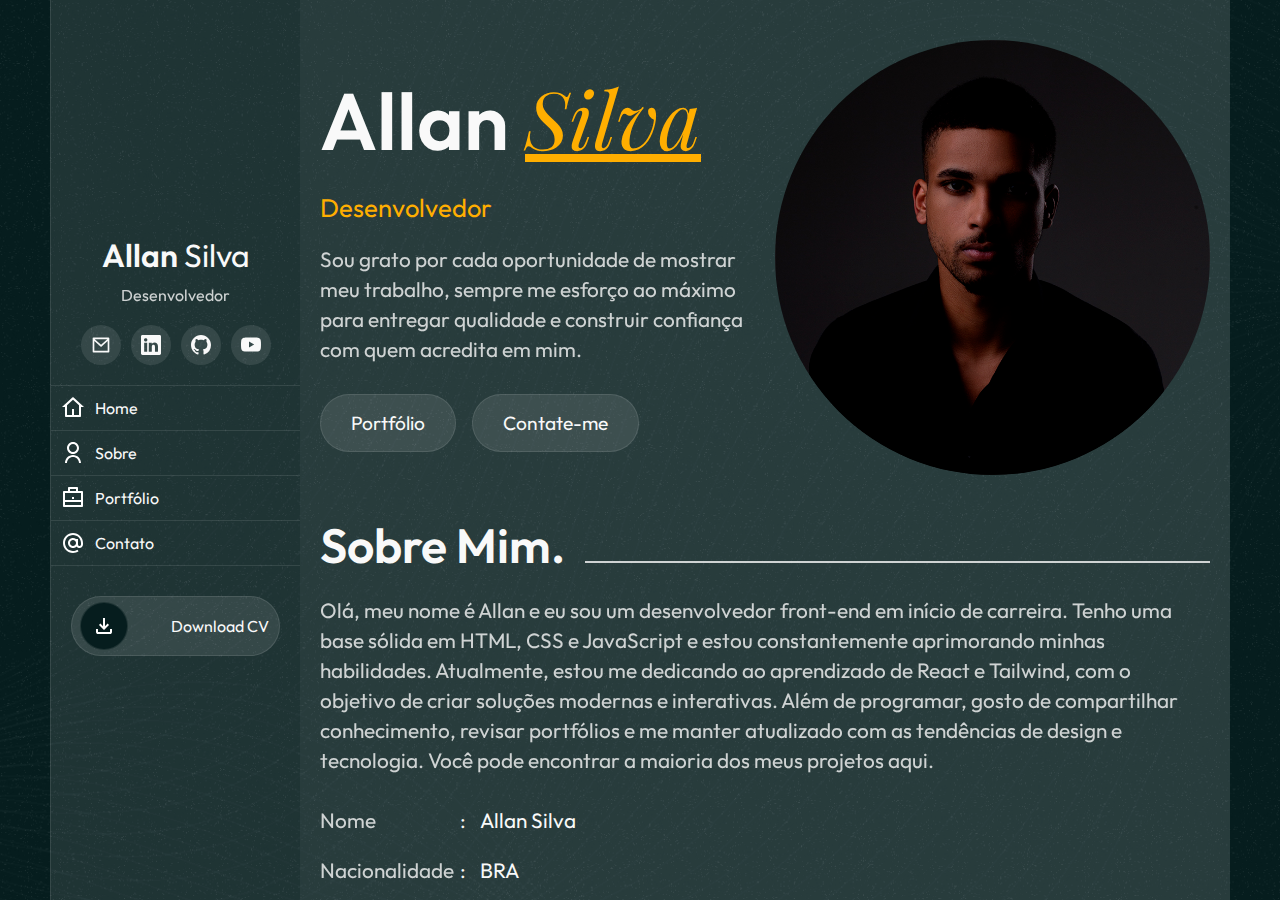
==== commit 4dab5a27: "Adição da tela de loading" ====
--- a/index.html
+++ b/index.html
@@ -3,13 +3,21 @@
 <head>
     <meta charset="UTF-8">
     <meta name="viewport" content="width=device-width, initial-scale=1.0">
+    <meta name="author" content="Allan Silva">
+    <meta name="description" content="Portfólio de Allan Silva: desenvolvedor front-end. Explore meus projetos e habilidades!">
     <title>Allan Silva | Portfólio</title>
     <!-- Font -->
     <link href="https://fonts.googleapis.com/css2?family=Outfit:wght@100..900&family=Playfair+Display:ital,wght@0,400..900;1,400..900&display=swap" rel="stylesheet">
     <!-- Style -->
     <link rel="stylesheet" href="styles/main.css">
 </head>
-<body>
+<body id="page-01">
+    <!-- Load -->
+     <div class="container-load">
+        <div class="load-line"></div>
+        <div class="load-line"></div>
+        <div class="load-line"></div>
+     </div>
     <!-- Background -->
     <div class="fix-bg">
         <!-- Container Site -->
@@ -56,8 +64,8 @@
                                     </a>
                                 </li>
                                 <li>
-                                    <a href="#">
-                                        <img src="images/svg/instagram.svg" alt="instagram icon">
+                                    <a href="www.youtube.com/@allangdasilva" target="_blank">
+                                        <img src="images/svg/youtube.svg" alt="youtube icon">
                                     </a>
                                 </li>
                             </ul>
--- a/styles/main.css
+++ b/styles/main.css
@@ -8,13 +8,13 @@
   font-family: "Outfit", sans-serif;
 }
 
-.fix-form-bg {
+.fix-bg {
   background-image: url(../images/bg.png);
   background-size: cover;
   background-position: center;
   background-color: #061D1E;
 }
-.fix-form-bg .container-form {
+.fix-bg .container-form {
   display: flex;
   justify-content: center;
   align-items: center;
@@ -25,33 +25,33 @@
   overflow-y: auto;
   padding-inline: 10px;
 }
-.fix-form-bg .container-form::-webkit-scrollbar {
+.fix-bg .container-form::-webkit-scrollbar {
   width: 4px;
 }
-.fix-form-bg .container-form::-webkit-scrollbar-thumb {
+.fix-bg .container-form::-webkit-scrollbar-thumb {
   background-color: rgba(255, 255, 255, 0.1019607843);
 }
 @media screen and (min-width: 500px) {
-  .fix-form-bg .container-form {
+  .fix-bg .container-form {
     max-width: 500px;
   }
 }
 @media screen and (min-width: 700px) {
-  .fix-form-bg .container-form {
+  .fix-bg .container-form {
     max-width: 700px;
   }
 }
 @media screen and (min-width: 900px) {
-  .fix-form-bg .container-form {
+  .fix-bg .container-form {
     max-width: 900px;
   }
 }
 @media screen and (min-width: 1200px) {
-  .fix-form-bg .container-form {
+  .fix-bg .container-form {
     max-width: 1200px;
   }
 }
-.fix-form-bg .container-form .section-c-form {
+.fix-bg .container-form .section-c-form {
   display: flex;
   flex-direction: column;
   justify-content: center;
@@ -62,12 +62,12 @@
   text-align: center;
   background-color: rgba(255, 255, 255, 0.1019607843);
 }
-.fix-form-bg .container-form .section-c-form h1 {
+.fix-bg .container-form .section-c-form h1 {
   word-break: break-all;
   font-size: 3.6rem;
   color: #F9F9F9;
 }
-.fix-form-bg .container-form .section-c-form p {
+.fix-bg .container-form .section-c-form p {
   font-size: 1.2rem;
   line-height: 30px;
   opacity: 0.8;
@@ -75,11 +75,11 @@
   line-height: initial;
 }
 @media screen and (min-width: 900px) {
-  .fix-form-bg .container-form .section-c-form p {
+  .fix-bg .container-form .section-c-form p {
     font-size: 1.3rem;
   }
 }
-.fix-form-bg .container-form .section-c-form a {
+.fix-bg .container-form .section-c-form a {
   position: relative;
   padding: 16px 30px;
   border: 1px solid rgba(255, 255, 255, 0.1019607843);
@@ -91,7 +91,7 @@
   background-color: rgba(255, 255, 255, 0.1019607843);
   transition: color 0.4s;
 }
-.fix-form-bg .container-form .section-c-form a::before {
+.fix-bg .container-form .section-c-form a::before {
   content: "";
   position: absolute;
   top: 0;
@@ -103,14 +103,50 @@
   background-color: #F2BC57;
   transition: transform 0.4s;
 }
-.fix-form-bg .container-form .section-c-form a:hover {
+.fix-bg .container-form .section-c-form a:hover {
   color: #061D1E;
 }
-.fix-form-bg .container-form .section-c-form a:hover::before {
+.fix-bg .container-form .section-c-form a:hover::before {
   transform: translateY(0);
+}
+
+.container-load {
+  position: absolute;
+  display: flex;
+  justify-content: center;
+  align-items: center;
+  background-image: url(../images/bg.png);
+  background-size: cover;
+  background-position: center;
+  background-color: #061D1E;
+  min-height: 100vh;
+  width: 100%;
+  background-color: #061D1E;
+  transition: opacity 0.4s;
+}
+.container-load .load-line {
+  position: absolute;
+  border-radius: 50%;
+  animation: infinite-rotate 4s infinite linear;
+}
+.container-load .load-line:nth-child(1) {
+  height: 140px;
+  width: 140px;
+  border-top: 4px solid #FFAE00;
+}
+.container-load .load-line:nth-child(2) {
+  height: 120px;
+  width: 120px;
+  border-left: 4px solid #FFAE00;
+}
+.container-load .load-line:nth-child(3) {
+  height: 100px;
+  width: 100px;
+  border-bottom: 4px solid #FFAE00;
 }
 
 .fix-bg {
+  display: none;
   background-image: url(../images/bg.png);
   background-size: cover;
   background-position: center;
@@ -1462,6 +1498,11 @@
   opacity: 0.8;
 }
 
+.hidden-load {
+  opacity: 0;
+  pointer-events: none;
+}
+
 .hidden-effect-01,
 .hidden-effect-02,
 .hidden-effect-03,
@@ -1498,6 +1539,14 @@
   opacity: 1;
 }
 
+@keyframes infinite-rotate {
+  0% {
+    transform: rotate(0deg);
+  }
+  100% {
+    transform: rotate(360deg);
+  }
+}
 @keyframes infinite-translate {
   100% {
     transform: translateX(-100%);
